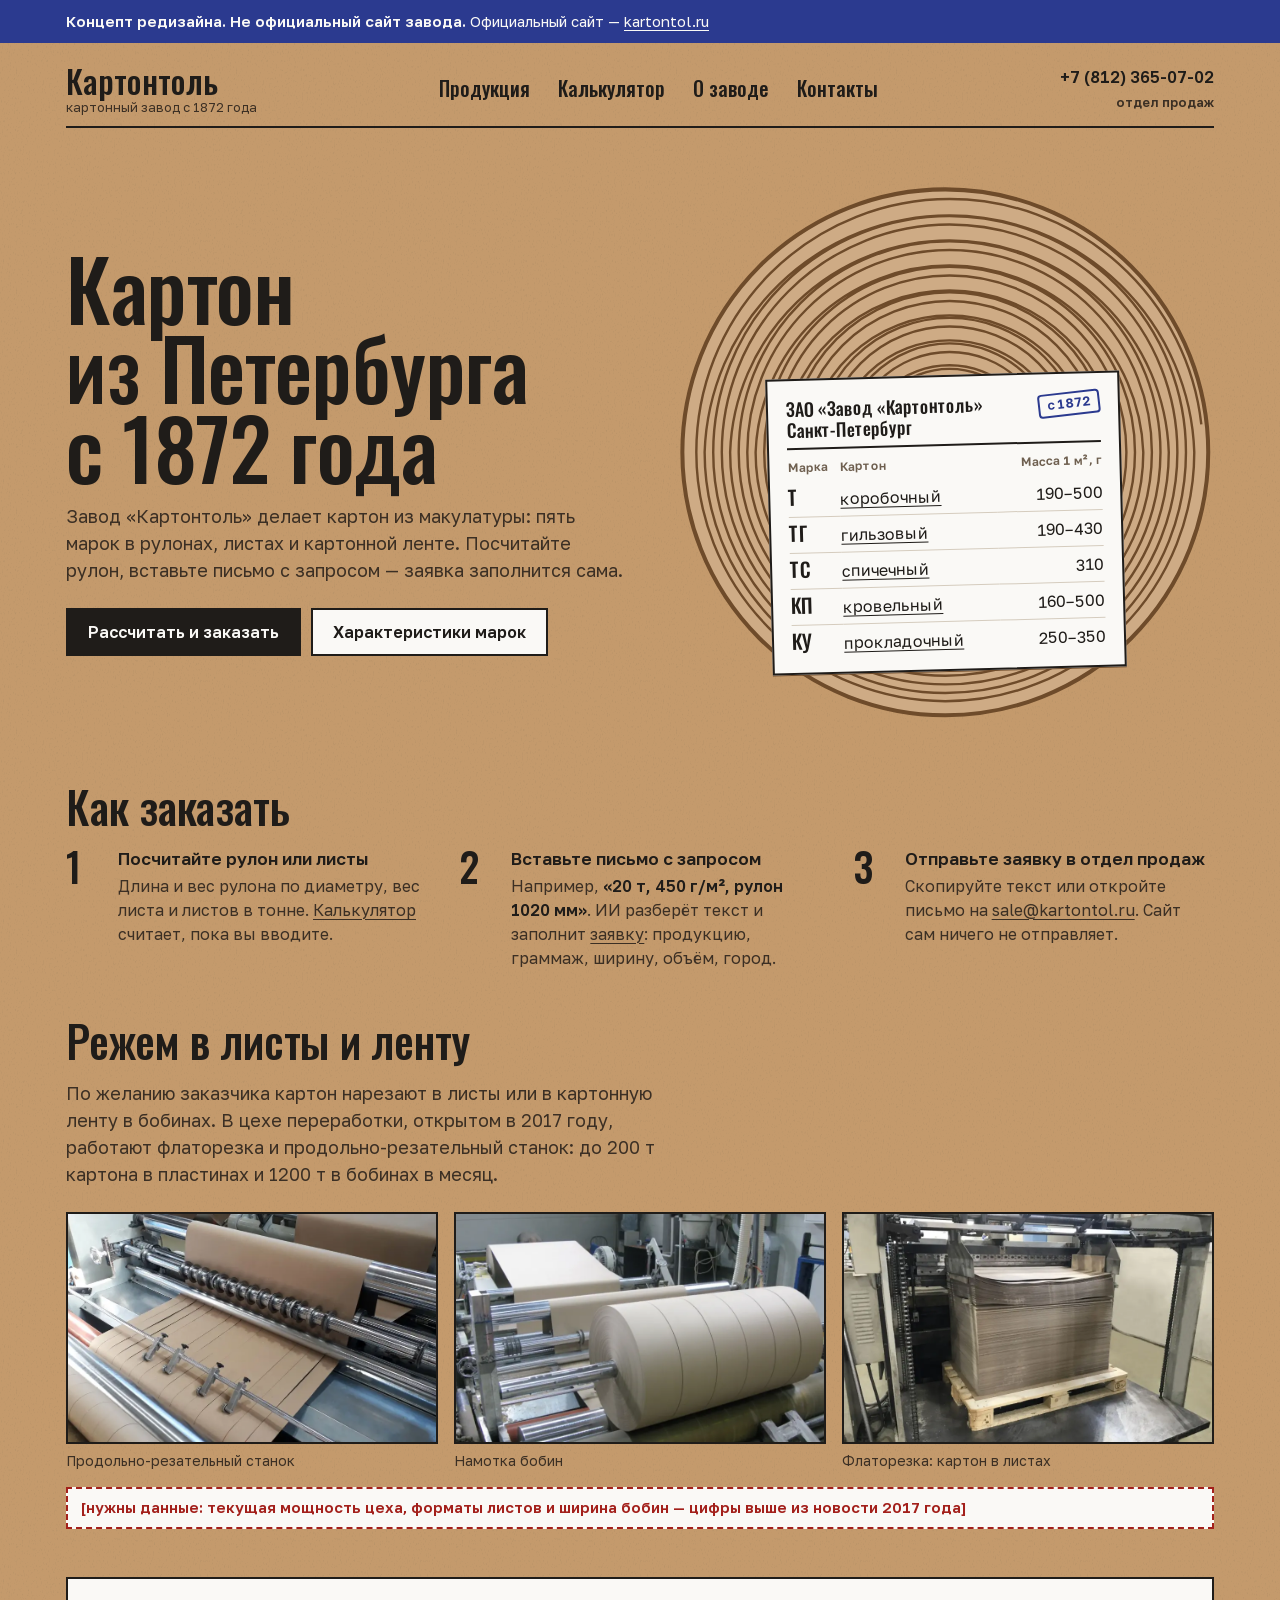
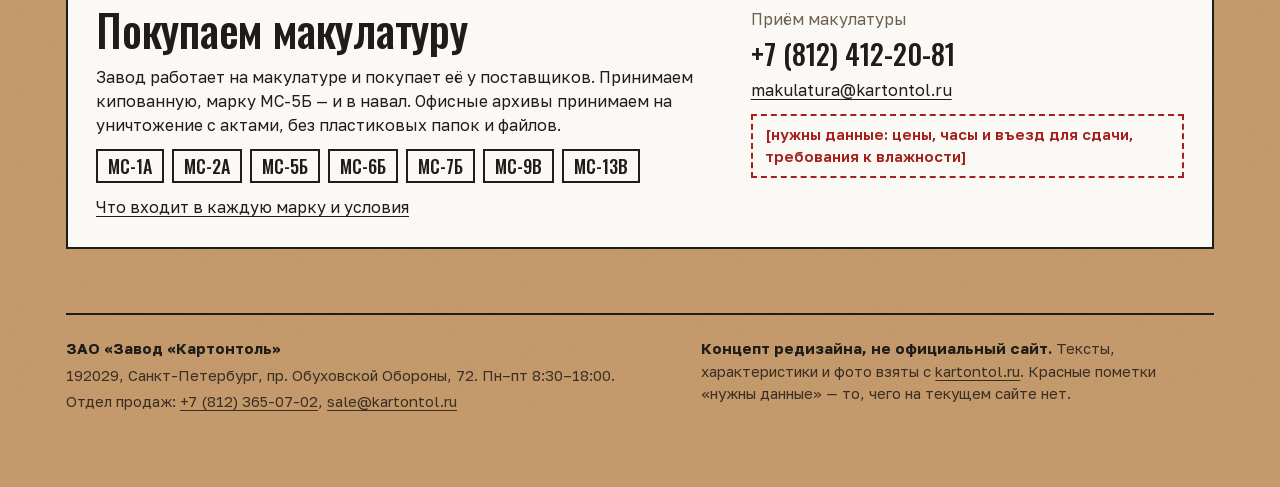
==== index.html @ 4a0731fb "Концепт редизайна сайта завода «Картонтоль» Пять страниц на чистых HTML и CSS, калькулятор с ИИ-разб" ====
<!doctype html>
<html lang="ru">
<head>
<meta charset="utf-8">
<meta name="viewport" content="width=device-width, initial-scale=1, viewport-fit=cover">
<title>Картонтоль — картон из Петербурга с 1872 года (концепт)</title>
<meta name="description" content="Концепт редизайна сайта завода «Картонтоль»: картон из макулатуры в рулонах, листах и ленте, калькулятор и заявка.">
<meta name="robots" content="noindex, nofollow">
<meta name="color-scheme" content="light dark">
<meta name="theme-color" content="#2B3A8F">
<link rel="icon" href="data:image/svg+xml,%3Csvg xmlns='http://www.w3.org/2000/svg' viewBox='-10 -10 20 20'%3E%3Ccircle r='10' fill='%23C49A6C'/%3E%3Ccircle r='9' fill='none' stroke='%236E4B2A' stroke-dasharray='1 1.2'/%3E%3Ccircle r='3' fill='%236E4B2A'/%3E%3C/svg%3E">
<link rel="stylesheet" href="assets/site.css">
</head>
<body>
<a class="skip" href="#main">Перейти к содержанию</a>
<div class="concept"><p class="wrap"><b>Концепт редизайна. Не официальный сайт завода.</b> Официальный сайт — <a href="https://kartontol.ru/">kartontol.ru</a></p></div>
<header class="site wrap">
  <a class="brand" href="index.html"><b>Картонтоль</b><small>картонный завод с 1872 года</small></a>
  <a class="tel" href="tel:+78123650702">+7 (812) 365-07-02<small>отдел продаж</small></a>
  <nav class="nav" aria-label="Разделы сайта">
    <a href="products.html">Продукция</a>
    <a href="calculator/index.html">Калькулятор</a>
    <a href="about.html">О заводе</a>
    <a href="contacts.html">Контакты</a>
  </nav>
</header>

<main id="main" class="wrap">
  <section class="hero" aria-labelledby="h1">
    <div>
      <h1 id="h1">Картон из&nbsp;Петербурга с&nbsp;1872&nbsp;года</h1>
      <p class="lead">Завод «Картонтоль» делает картон из макулатуры: пять марок в рулонах, листах и картонной ленте. Посчитайте рулон, вставьте письмо с запросом — заявка заполнится сама.</p>
      <div class="btns">
        <a class="btn main" href="calculator/index.html">Рассчитать и заказать</a>
        <a class="btn" href="products.html">Характеристики марок</a>
      </div>
    </div>

    <div class="roll">
      <svg viewBox="-100 -100 200 200" aria-hidden="true">
        <circle class="roll-face" r="98"/>
        <path class="roll-wind" pathLength="1" d="M20 0A20 20 0 0 1 -20 0A21.6 21.6 0 0 1 23.2 0A23.2 23.2 0 0 1 -23.2 0A24.8 24.8 0 0 1 26.3 0A26.3 26.3 0 0 1 -26.3 0A27.9 27.9 0 0 1 29.5 0A29.5 29.5 0 0 1 -29.5 0A31.1 31.1 0 0 1 32.7 0A32.7 32.7 0 0 1 -32.7 0A34.3 34.3 0 0 1 35.8 0A35.8 35.8 0 0 1 -35.8 0A37.4 37.4 0 0 1 39 0A39 39 0 0 1 -39 0A40.6 40.6 0 0 1 42.2 0A42.2 42.2 0 0 1 -42.2 0A43.8 43.8 0 0 1 45.3 0A45.3 45.3 0 0 1 -45.3 0A46.9 46.9 0 0 1 48.5 0A48.5 48.5 0 0 1 -48.5 0A50.1 50.1 0 0 1 51.7 0A51.7 51.7 0 0 1 -51.7 0A53.3 53.3 0 0 1 54.8 0A54.8 54.8 0 0 1 -54.8 0A56.4 56.4 0 0 1 58 0A58 58 0 0 1 -58 0A59.6 59.6 0 0 1 61.2 0A61.2 61.2 0 0 1 -61.2 0A62.8 62.8 0 0 1 64.3 0A64.3 64.3 0 0 1 -64.3 0A65.9 65.9 0 0 1 67.5 0A67.5 67.5 0 0 1 -67.5 0A69.1 69.1 0 0 1 70.7 0A70.7 70.7 0 0 1 -70.7 0A72.3 72.3 0 0 1 73.8 0A73.8 73.8 0 0 1 -73.8 0A75.4 75.4 0 0 1 77 0A77 77 0 0 1 -77 0A78.6 78.6 0 0 1 80.2 0A80.2 80.2 0 0 1 -80.2 0A81.8 81.8 0 0 1 83.3 0A83.3 83.3 0 0 1 -83.3 0A84.9 84.9 0 0 1 86.5 0A86.5 86.5 0 0 1 -86.5 0A88.1 88.1 0 0 1 89.7 0A89.7 89.7 0 0 1 -89.7 0A91.3 91.3 0 0 1 92.8 0A92.8 92.8 0 0 1 -92.8 0A94.4 94.4 0 0 1 96 0"/>
        <circle class="roll-core" r="18"/>
        <circle class="roll-hole" r="13"/>
      </svg>
      <div class="label">
        <div class="label-head"><b>ЗАО «Завод «Картонтоль»<br>Санкт-Петербург</b><span class="stamp">с 1872</span></div>
        <table>
          <thead><tr><th scope="col">Марка</th><th scope="col">Картон</th><th scope="col">Масса 1 м², г</th></tr></thead>
          <tbody>
            <tr><th scope="row">Т</th><td><a href="products.html#t">коробочный</a></td><td>190–500</td></tr>
            <tr><th scope="row">ТГ</th><td><a href="products.html#tg">гильзовый</a></td><td>190–430</td></tr>
            <tr><th scope="row">ТС</th><td><a href="products.html#ts">спичечный</a></td><td>310</td></tr>
            <tr><th scope="row">КП</th><td><a href="products.html#kp">кровельный</a></td><td>160–500</td></tr>
            <tr><th scope="row">КУ</th><td><a href="products.html#ku">прокладочный</a></td><td>250–350</td></tr>
          </tbody>
        </table>
      </div>
    </div>
  </section>

  <section class="section" aria-labelledby="h-order">
    <h2 id="h-order">Как заказать</h2>
    <ol class="steps">
      <li><b>Посчитайте рулон или листы</b><p>Длина и вес рулона по диаметру, вес листа и листов в тонне. <a href="calculator/index.html">Калькулятор</a> считает, пока вы вводите.</p></li>
      <li><b>Вставьте письмо с запросом</b><p>Например, <q>20 т, 450 г/м², рулон 1020 мм</q>. ИИ разберёт текст и заполнит <a href="calculator/index.html#order">заявку</a>: продукцию, граммаж, ширину, объём, город.</p></li>
      <li><b>Отправьте заявку в отдел продаж</b><p>Скопируйте текст или откройте письмо на <a href="mailto:sale@kartontol.ru">sale@kartontol.ru</a>. Сайт сам ничего не отправляет.</p></li>
    </ol>
  </section>

  <section class="section" aria-labelledby="h-shop">
    <h2 id="h-shop">Режем в листы и ленту</h2>
    <p class="lead">По желанию заказчика картон нарезают в листы или в картонную ленту в бобинах. В цехе переработки, открытом в 2017 году, работают флаторезка и продольно-резательный станок: до 200 т картона в пластинах и 1200 т в бобинах в месяц.</p>
    <div class="photos">
      <figure><img src="assets/img/slitter.webp" width="960" height="541" loading="lazy" decoding="async" alt="Продольно-резательный станок режет полотно картона на ленты"><figcaption>Продольно-резательный станок</figcaption></figure>
      <figure><img src="assets/img/winding.webp" width="960" height="540" loading="lazy" decoding="async" alt="Намотка нарезанного картона в бобины"><figcaption>Намотка бобин</figcaption></figure>
      <figure><img src="assets/img/sheets.webp" width="960" height="720" loading="lazy" decoding="async" alt="Стопа нарезанного листового картона на поддоне у флаторезки"><figcaption>Флаторезка: картон в листах</figcaption></figure>
    </div>
    <p class="need" style="margin-top:16px">[нужны данные: текущая мощность цеха, форматы листов и ширина бобин — цифры выше из новости 2017 года]</p>
  </section>

  <section class="section" aria-labelledby="h-waste">
    <div class="paper cols wide-left">
      <div>
        <h2 id="h-waste">Покупаем макулатуру</h2>
        <p style="margin-top:12px">Завод работает на макулатуре и покупает её у поставщиков. Принимаем кипованную, марку МС-5Б — и в навал. Офисные архивы принимаем на уничтожение с актами, без пластиковых папок и файлов.</p>
        <ul class="marks" aria-label="Марки макулатуры">
          <li>МС-1А</li><li>МС-2А</li><li>МС-5Б</li><li>МС-6Б</li><li>МС-7Б</li><li>МС-9В</li><li>МС-13В</li>
        </ul>
        <p><a href="about.html#suppliers">Что входит в каждую марку и условия</a></p>
      </div>
      <div class="dept">
        <p class="muted">Приём макулатуры</p>
        <p><a href="tel:+78124122081">+7 (812) 412-20-81</a></p>
        <p><a href="mailto:makulatura@kartontol.ru">makulatura@kartontol.ru</a></p>
        <p class="need" style="margin-top:12px">[нужны данные: цены, часы и въезд для сдачи, требования к влажности]</p>
      </div>
    </div>
  </section>
</main>

<footer class="foot wrap">
  <div>
    <p><b>ЗАО «Завод «Картонтоль»</b></p>
    <p>192029, Санкт-Петербург, пр. Обуховской Обороны, 72. Пн–пт 8:30–18:00.</p>
    <p>Отдел продаж: <a href="tel:+78123650702">+7 (812) 365-07-02</a>, <a href="mailto:sale@kartontol.ru">sale@kartontol.ru</a></p>
  </div>
  <p><b>Концепт редизайна, не официальный сайт.</b> Тексты, характеристики и фото взяты с <a href="https://kartontol.ru/">kartontol.ru</a>. Красные пометки «нужны данные» — то, чего на текущем сайте нет.</p>
</footer>
</body>
</html>
---- assets/site.css ----
/* Картонтоль: концепт редизайна. Крафт, бумага, краска, штемпельная синь. */
@font-face { font-family: "Golos Text"; font-weight: 400 900; font-display: swap; src: url(fonts/golos-cyr.woff2) format("woff2");
  unicode-range: U+0301, U+0400-045F, U+0490-0491, U+04B0-04B1, U+2116; }
@font-face { font-family: "Golos Text"; font-weight: 400 900; font-display: swap; src: url(fonts/golos-lat.woff2) format("woff2");
  unicode-range: U+0000-00FF, U+0131, U+0152-0153, U+02BB-02BC, U+02C6, U+02DA, U+02DC, U+0304, U+0308, U+0329, U+2000-206F, U+20AC, U+2122, U+2191, U+2193, U+2212, U+2215, U+FEFF, U+FFFD; }
@font-face { font-family: "Oswald"; font-weight: 500; font-display: optional; src: url(fonts/oswald-cyr.woff2) format("woff2");
  unicode-range: U+0301, U+0400-045F, U+0490-0491, U+04B0-04B1, U+2116; }
@font-face { font-family: "Oswald"; font-weight: 500; font-display: optional; src: url(fonts/oswald-lat.woff2) format("woff2");
  unicode-range: U+0000-00FF, U+0131, U+0152-0153, U+02BB-02BC, U+02C6, U+02DA, U+02DC, U+0304, U+0308, U+0329, U+2000-206F, U+20AC, U+2122, U+2191, U+2193, U+2212, U+2215, U+FEFF, U+FFFD; }

:root {
  color-scheme: light dark;
  --ground: #C49A6C;  /* крафт */
  --line: #6E4B2A;    /* тёмный крафт: намотка, кромки */
  --paper: #FAF9F6;   /* бумага ярлыка и полей */
  --ink: #1F1C19;     /* краска */
  --ink-2: #3B2F24;   /* второстепенный текст на крафте */
  --muted: #6E5F4F;   /* подсказки, только на бумаге */
  --rule: #D5CCBE;
  --stamp: #2B3A8F;   /* штемпельная синь: действие, выбор, штамп */
  --on-stamp: #FAF9F6;
  --alarm: #A3201B;
  --sans: "Golos Text", system-ui, -apple-system, "Segoe UI", Roboto, sans-serif;
  --cond: "Oswald", "Roboto Condensed", "Arial Narrow", sans-serif;
  --gut: max(16px, env(safe-area-inset-left));
}
@media (prefers-color-scheme: dark) {
  :root {
    --ground: #2A231C; --line: #C49A6C; --paper: #3A3028; --ink: #F1E9DC; --ink-2: #D6C9B5;
    --muted: #B3A493; --rule: #5A4C3E; --stamp: #9FAEFF; --on-stamp: #1F1A15; --alarm: #FF9E8F;
  }
  body { background-image: none !important; }
}
[hidden] { display: none !important; }
* { box-sizing: border-box; }
html { -webkit-text-size-adjust: 100%; }
body {
  margin: 0; font: 400 1rem/1.5 var(--sans); color: var(--ink);
  background: var(--ground) url("data:image/svg+xml,%3Csvg xmlns='http://www.w3.org/2000/svg' width='220' height='220'%3E%3Cfilter id='f'%3E%3CfeTurbulence type='fractalNoise' baseFrequency='.85 .35' numOctaves='2' stitchTiles='stitch'/%3E%3CfeColorMatrix values='0 0 0 0 .3 0 0 0 0 .2 0 0 0 0 .1 1.6 0 0 0 -.9'/%3E%3C/filter%3E%3Crect width='100%25' height='100%25' filter='url(%23f)' opacity='.45'/%3E%3C/svg%3E");
}
img { max-width: 100%; height: auto; display: block; }
a { color: inherit; text-decoration-thickness: 1px; text-underline-offset: .18em; }
a:hover { text-decoration-thickness: 2px; }
:focus-visible { outline: 3px solid var(--ink); outline-offset: 2px; }
.wrap { max-width: 1180px; margin: 0 auto; padding-inline: var(--gut); }
h1, h2, h3 { font-family: var(--cond); font-weight: 500; line-height: 1.05; margin: 0; letter-spacing: -.005em; }
h1 { font-size: clamp(2.75rem, 11vw, 5.25rem); line-height: .95; }
h2 { font-size: clamp(1.875rem, 6vw, 2.75rem); }
h3 { font-size: 1.5rem; }
p { margin: 0; }
.lead { font-size: 1.125rem; max-width: 34em; color: var(--ink-2); }
.skip { position: absolute; left: 8px; top: -60px; background: var(--paper); padding: 10px 14px; z-index: 10; }
.skip:focus { top: 8px; }

/* Плашка концепта */
.concept { background: var(--stamp); color: var(--on-stamp); font-size: .9375rem; padding-block: 10px; padding-top: max(10px, env(safe-area-inset-top)); }
.concept b { font-weight: 600; }

/* Шапка */
.site { display: grid; grid-template-columns: 1fr auto; gap: 8px 16px; align-items: center; padding-block: 16px 0; }
.brand { text-decoration: none; display: grid; line-height: 1; }
.brand b { font: 500 2rem/1 var(--cond); letter-spacing: .01em; }
.brand small, .tel small { font-size: .8125rem; color: var(--ink-2); margin-top: 4px; }
.tel { text-decoration: none; display: grid; justify-items: end; font-weight: 600; font-variant-numeric: tabular-nums; white-space: nowrap; }
.nav { grid-column: 1 / -1; display: grid; grid-template-columns: 1fr 1fr; gap: 0 16px; justify-items: start; border-bottom: 2px solid var(--ink); }
.nav a { font: 500 1.25rem/1 var(--cond); text-decoration: none; padding: 14px 0 9px; border-bottom: 5px solid transparent; margin-bottom: -2px; }
.nav a:hover { border-bottom-color: var(--line); }
.nav [aria-current="page"] { border-bottom-color: var(--ink); }

main { display: block; padding-bottom: 56px; }
.section { padding-block: 40px 8px; }
.section > h2 { margin-bottom: 16px; }
.section > .lead { margin-bottom: 24px; }

/* Кнопки и ссылки-действия */
.btns { display: flex; flex-wrap: wrap; gap: 10px; }
.btn {
  display: inline-flex; align-items: center; justify-content: center; min-height: 48px; padding: 0 20px;
  font: 600 1rem var(--sans); color: var(--ink); background: var(--paper); border: 2px solid var(--ink);
  border-radius: 0; text-decoration: none; cursor: pointer; text-align: center;
}
.btn.main { background: var(--ink); color: var(--paper); }
.btn:active { transform: translateY(1px); }
.btn:disabled { opacity: .6; cursor: progress; }

/* Бумага: лист с текстом поверх крафта */
.paper { background: var(--paper); border: 2px solid var(--ink); padding: 20px 16px; }
.paper .hint, .paper .muted { color: var(--muted); }

/* Заглушка: данных нет, спросить у завода */
.need { display: inline; color: var(--alarm); background: var(--paper); border: 2px dashed var(--alarm); padding: 0 6px; font-size: .9375rem; font-weight: 600; -webkit-box-decoration-break: clone; box-decoration-break: clone; line-height: 1.7; }
p.need, li.need { display: block; line-height: 1.45; padding: 8px 12px; }

/* Штамп */
.stamp {
  font: 600 .8125rem/1 var(--sans); color: var(--stamp); border: 2px solid var(--stamp); border-radius: 4px;
  padding: 3px 7px 4px; transform: rotate(-5deg); display: inline-block; white-space: nowrap;
}

/* Главная: рулон с ярлыком */
.hero { display: grid; gap: 28px; padding-block: 36px 16px; }
.hero .lead { margin-top: 16px; }
.hero .btns { margin-top: 24px; }
.roll { display: grid; justify-items: center; align-items: end; max-width: 560px; width: 100%; justify-self: center; }
.roll > * { grid-area: 1 / 1; }
.roll svg { width: 100%; height: auto; }
.roll-face { fill: color-mix(in srgb, var(--ground) 82%, var(--paper)); stroke: var(--line); stroke-width: 1.5; }
.roll-wind { fill: none; stroke: var(--line); stroke-width: .9; stroke-dasharray: 1; animation: wind 2.2s cubic-bezier(.3,.6,.3,1) .15s both; }
.roll-core { fill: var(--line); }
.roll-hole { fill: var(--paper); }
@keyframes wind { from { stroke-dashoffset: 1; } to { stroke-dashoffset: 0; } }
.label {
  background: var(--paper); border: 2px solid var(--ink); padding: 14px 14px 10px; width: min(100%, 360px);
  transform: rotate(-1.5deg); margin-bottom: 7%; width: min(88%, 360px); box-shadow: 0 1px 0 var(--line);
}
.label-head { display: flex; justify-content: space-between; align-items: start; gap: 12px; border-bottom: 2px solid var(--ink); padding-bottom: 8px; }
.label-head b { font: 500 1.125rem/1.15 var(--cond); }
.label table { width: 100%; border-collapse: collapse; margin-top: 4px; font-variant-numeric: tabular-nums; }
.label th, .label td { text-align: left; padding: 5px 0; border-bottom: 1px solid var(--rule); vertical-align: baseline; }
.label thead th { font-size: .75rem; font-weight: 600; color: var(--muted); }
.label tbody th { font: 500 1.25rem/1 var(--cond); width: 2.6em; }
.label td:last-child, .label th:last-child { text-align: right; white-space: nowrap; }
.label tr:last-child > * { border-bottom: 0; }

/* Шаги */
.steps { list-style: none; margin: 0; padding: 0; display: grid; gap: 14px; counter-reset: s; }
.steps li { counter-increment: s; display: grid; grid-template-columns: 2.5rem 1fr; gap: 2px 12px; align-content: start; }
.steps li::before { content: counter(s); grid-row: span 2; font: 500 2.5rem/1 var(--cond); color: var(--ink); }
.steps b { font-weight: 600; font-size: 1.0625rem; }
.steps p { color: var(--ink-2); }
.steps q { quotes: "«" "»"; font-weight: 600; color: var(--ink); }

/* Фото */
.photos { display: grid; gap: 16px; }
.photos figure, figure.ph { margin: 0; }
.photos img { aspect-ratio: 16 / 10; object-fit: cover; }
.photos img, figure.ph img { border: 2px solid var(--ink); background: var(--paper); width: 100%; }
figcaption { font-size: .875rem; color: var(--ink-2); margin-top: 6px; }

/* Два столбца и списки */
.cols { display: grid; gap: 24px; }
.facts { margin: 0; display: grid; gap: 0; }
.facts > div { display: grid; gap: 2px; padding-block: 10px; border-bottom: 1px solid var(--rule); }
.facts > div:first-child { padding-top: 0; }
.facts dt { font-size: .875rem; color: var(--muted); }
.facts dd { margin: 0; font-weight: 600; }
.list { margin: 0; padding-left: 1.2em; display: grid; gap: 6px; }
.marks { display: flex; flex-wrap: wrap; gap: 8px; list-style: none; padding: 0; margin: 12px 0; }
.marks li { font: 500 1.125rem/1 var(--cond); border: 2px solid var(--ink); padding: 6px 10px; }

/* Продукция */
.toc { display: flex; flex-wrap: wrap; gap: 8px; list-style: none; padding: 0; margin: 20px 0 0; }
.toc a { display: grid; grid-template-columns: auto auto; align-items: baseline; gap: 8px; min-height: 48px; padding: 10px 14px; border: 2px solid var(--ink); background: var(--paper); text-decoration: none; font-weight: 600; }
.toc a b { font: 500 1.375rem/1 var(--cond); }
.product { padding-top: 48px; scroll-margin-top: 8px; }
.product-head { display: grid; grid-template-columns: auto 1fr; gap: 4px 16px; align-items: center; margin-bottom: 16px; }
.mark { grid-row: span 2; font: 500 3.5rem/1 var(--cond); min-width: 1.6em; padding: 8px 10px 10px; text-align: center; border: 3px solid var(--ink); background: var(--paper); }
.product-head p { color: var(--ink-2); }
.specs-wrap { overflow-x: auto; }
.specs { width: 100%; border-collapse: collapse; font-variant-numeric: tabular-nums; }
.specs caption { text-align: left; font-weight: 600; padding-bottom: 8px; }
.specs th, .specs td { text-align: left; vertical-align: top; padding: 10px 0; border-bottom: 1px solid var(--rule); }
.specs thead th { font-size: .8125rem; color: var(--muted); font-weight: 600; border-bottom: 2px solid var(--ink); padding-top: 0; }
.specs tbody th { font-weight: 400; padding-right: 16px; }
.specs td { font-weight: 600; white-space: nowrap; }
.specs small { display: block; color: var(--muted); font-size: .8125rem; margin-top: 2px; font-weight: 400; }
.specs td small { white-space: normal; }
.product .btns { margin-top: 16px; }
.product .need { margin-top: 12px; }

/* История */
.timeline { list-style: none; margin: 0; padding: 0; border-left: 3px solid var(--ink); }
.timeline li { position: relative; padding: 0 0 22px 20px; display: grid; gap: 4px; max-width: 46em; }
.timeline li::before { content: ""; position: absolute; left: -9px; top: .45em; width: 15px; height: 15px; background: var(--ground); border: 3px solid var(--ink); border-radius: 50%; }
.timeline time { font: 500 1.75rem/1 var(--cond); }
.archive { display: grid; gap: 16px; grid-template-columns: 1fr 1fr; align-items: start; }
.archive figure:first-child { grid-column: 1 / -1; }

/* Контакты */
.depts { display: grid; gap: 16px; }
.dept h2 { font-size: 1.625rem; margin-bottom: 10px; }
.dept a[href^="tel"] { font: 500 1.75rem/1.2 var(--cond); text-decoration: none; font-variant-numeric: tabular-nums; }
.dept p + p { margin-top: 6px; }
.dept .row { display: flex; flex-wrap: wrap; gap: 8px 18px; }

/* Подвал */
.foot { background: linear-gradient(var(--ink), var(--ink)) var(--gut) 0 / calc(100% - 2 * var(--gut)) 2px no-repeat; padding-block: 24px max(32px, env(safe-area-inset-bottom)); font-size: .9375rem; color: var(--ink-2); display: grid; gap: 20px; }
.foot p + p { margin-top: 4px; }
.foot b { color: var(--ink); }

/* ---------- Калькулятор ---------- */
.calc-head { padding-top: 28px; }
.calc-head .lead { margin-top: 12px; }
.tabs { display: flex; gap: 4px 24px; margin-top: 20px; border-bottom: 2px solid var(--ink); }
.tabs button {
  font: 500 1.5rem/1 var(--cond); color: var(--ink-2); background: none; border: 0;
  padding: 12px 2px 10px; min-height: 48px; cursor: pointer; border-bottom: 5px solid transparent; margin-bottom: -2px;
}
.tabs [aria-selected="true"] { color: var(--ink); border-bottom-color: var(--ink); }
.panel { display: grid; gap: 24px; padding-block: 20px 32px; }
.panel > form, .fields { display: grid; gap: 18px; align-content: start; min-width: 0; }
.pair { display: grid; gap: 18px; grid-template-columns: repeat(auto-fit, minmax(210px, 1fr)); align-items: start; }
.tag {
  position: sticky; top: env(safe-area-inset-top); z-index: 2;
  background: var(--paper); border: 2px solid var(--ink); padding: 12px 14px;
  display: grid; grid-template-columns: 84px minmax(0, 1fr); gap: 2px 14px; align-items: center;
}
.tag > svg { width: 84px; height: 84px; grid-row: span 2; }
.tag dl { margin: 0; }
.tag dl > div { display: flex; align-items: baseline; justify-content: space-between; gap: 8px; border-bottom: 1px solid var(--rule); padding-block: 2px; }
.tag dt { font-weight: 600; font-size: .875rem; display: flex; align-items: center; gap: 8px; }
.tag dd { margin: 0; font: 500 1.5rem/1.15 var(--cond); font-variant-numeric: tabular-nums; white-space: nowrap; }
.tag .big dd { font-size: 2.25rem; }
.tag dd small { font: 600 .875rem var(--sans); }
.cap { margin: 4px 0 0; font-size: .875rem; color: var(--muted); }
.sheet { fill: var(--paper); stroke: var(--line); stroke-width: 1.5; }
.sheet.top { stroke: var(--ink); stroke-width: 2; }
.f { display: grid; gap: 6px; }
.f > label, legend { font-weight: 600; font-size: .9375rem; }
input:not([type="radio"]), select, textarea {
  font: 400 1.125rem/1.3 var(--sans); color: var(--ink); background: var(--paper);
  border: 0; border-bottom: 3px solid var(--line); border-radius: 0; padding: 10px 12px; min-height: 48px; width: 100%;
}
textarea { min-height: 96px; resize: vertical; }
select { appearance: none; padding-right: 36px;
  background-image: linear-gradient(45deg, transparent 50%, currentColor 50%), linear-gradient(-45deg, transparent 50%, currentColor 50%);
  background-position: calc(100% - 20px) 55%, calc(100% - 14px) 55%; background-size: 6px 6px; background-repeat: no-repeat; }
::placeholder { color: var(--muted); opacity: 1; }
input:focus, select:focus, textarea:focus { outline: 3px solid var(--ink); outline-offset: 0; }
[aria-invalid="true"] { border-bottom-color: var(--alarm) !important; }
.err, .note, output { margin: 0; background: var(--paper); padding: 6px 10px; font-size: .9375rem; border-left: 4px solid; }
.err { color: var(--alarm); }
.note { border-color: var(--stamp); }
output { display: block; border-color: var(--line); }
.hint { margin: 0; font-size: .875rem; color: var(--ink-2); }
details summary { cursor: pointer; font-weight: 600; min-height: 32px; }
details[open] summary { margin-bottom: 12px; }
.seg { border: 0; padding: 0; margin: 0; min-width: 0; }
.seg legend { padding: 0; margin-bottom: 6px; }
.opts { display: flex; }
.opts label { position: relative; flex: 1; }
.opts input { position: absolute; inset: 0; opacity: 0; margin: 0; cursor: pointer; }
.opts span { display: grid; place-items: center; min-height: 48px; padding: 8px; border: 2px solid var(--ink); margin-left: -2px; font-weight: 600; text-align: center; background: var(--paper); }
.opts label:first-child span { margin-left: 0; }
.opts input:checked + span { background: var(--stamp); color: var(--on-stamp); border-color: var(--stamp); }
.opts input:focus-visible + span { outline: 3px solid var(--ink); outline-offset: 2px; position: relative; z-index: 1; }
.panel .btns .btn { flex: 1 1 14em; }
.qty { grid-template-columns: minmax(0, 1fr) 9em; }
#o-status { min-height: 1.45em; margin: 0; font-weight: 600; }
.pull { display: grid; gap: 6px; justify-items: start; }
/* ИИ-разбор письма: главный приём заявки */
.ai { background: var(--paper); border: 2px solid var(--ink); padding: 14px; display: grid; gap: 10px; }
.ai label { font: 500 1.375rem/1.1 var(--cond); }
.ai textarea { border: 2px solid var(--line); border-bottom-width: 3px; min-height: 7.5em; }
.ai .btn { background: var(--stamp); color: var(--on-stamp); border-color: var(--stamp); justify-self: start; }
.ai .hint { color: var(--muted); }
.preview h2 { font-size: 1.5rem; margin: 0 0 10px; }
.preview pre { margin: 0; background: var(--paper); border: 2px solid var(--ink); padding: 14px; font: 400 .9375rem/1.5 var(--sans); white-space: pre-wrap; overflow-wrap: anywhere; }

@media (min-width: 720px) {
  .photos { grid-template-columns: repeat(3, 1fr); }
  .depts { grid-template-columns: repeat(2, 1fr); }
  .foot { grid-template-columns: 1.2fr 1fr; }
  .paper { padding: 28px; }
}
@media (min-width: 960px) {
  .site { grid-template-columns: auto 1fr auto; padding-block: 22px 14px; column-gap: 40px; }
  .nav { grid-column: auto; grid-row: 1; grid-column-start: 2; border: 0; justify-self: center; display: flex; gap: 0 28px; }
  .nav a { padding-block: 12px; }
  .site { background: linear-gradient(var(--ink), var(--ink)) var(--gut) 100% / calc(100% - 2 * var(--gut)) 2px no-repeat; }
  .hero { grid-template-columns: minmax(0, 1.05fr) minmax(0, 1fr); align-items: center; column-gap: 48px; padding-block: 56px 24px; }
  .label { width: 66%; padding: 18px 18px 12px; margin-bottom: 9%; }
  .cols { grid-template-columns: minmax(0, 1fr) minmax(0, 1fr); column-gap: 48px; }
  .cols.wide-left { grid-template-columns: minmax(0, 1.4fr) minmax(0, 1fr); }
  .steps { grid-template-columns: repeat(3, 1fr); column-gap: 32px; }
  .depts { grid-template-columns: repeat(3, 1fr); }
  .product { display: grid; grid-template-columns: 260px minmax(0, 1fr); column-gap: 48px; align-items: start; }
  .product-head { position: sticky; top: 16px; grid-template-columns: 1fr; gap: 10px; margin: 0; }
  .mark { grid-row: auto; justify-self: start; font-size: 4.5rem; }
  .calc-head { padding-top: 40px; }
  .panel { grid-template-columns: minmax(0, 1fr) 360px; column-gap: 56px; align-items: start; padding-block: 32px 48px; }
  .panel > form { grid-column: 1; grid-row: 1; }
  .panel > .tag, .panel > .preview { grid-column: 2; grid-row: 1; position: sticky; top: 24px; }
  .tag { grid-template-columns: 1fr; padding: 20px; }
  .tag > svg { width: 200px; height: 200px; grid-row: auto; justify-self: center; margin-bottom: 12px; }
  .tag .big dd { font-size: 3.5rem; }
  .tag dd { font-size: 2rem; }
}
@media (prefers-reduced-motion: reduce) { *, *::before, *::after { animation: none !important; transition: none !important; } }
@media print { .concept { border: 2px solid; } body { background: #fff; } }
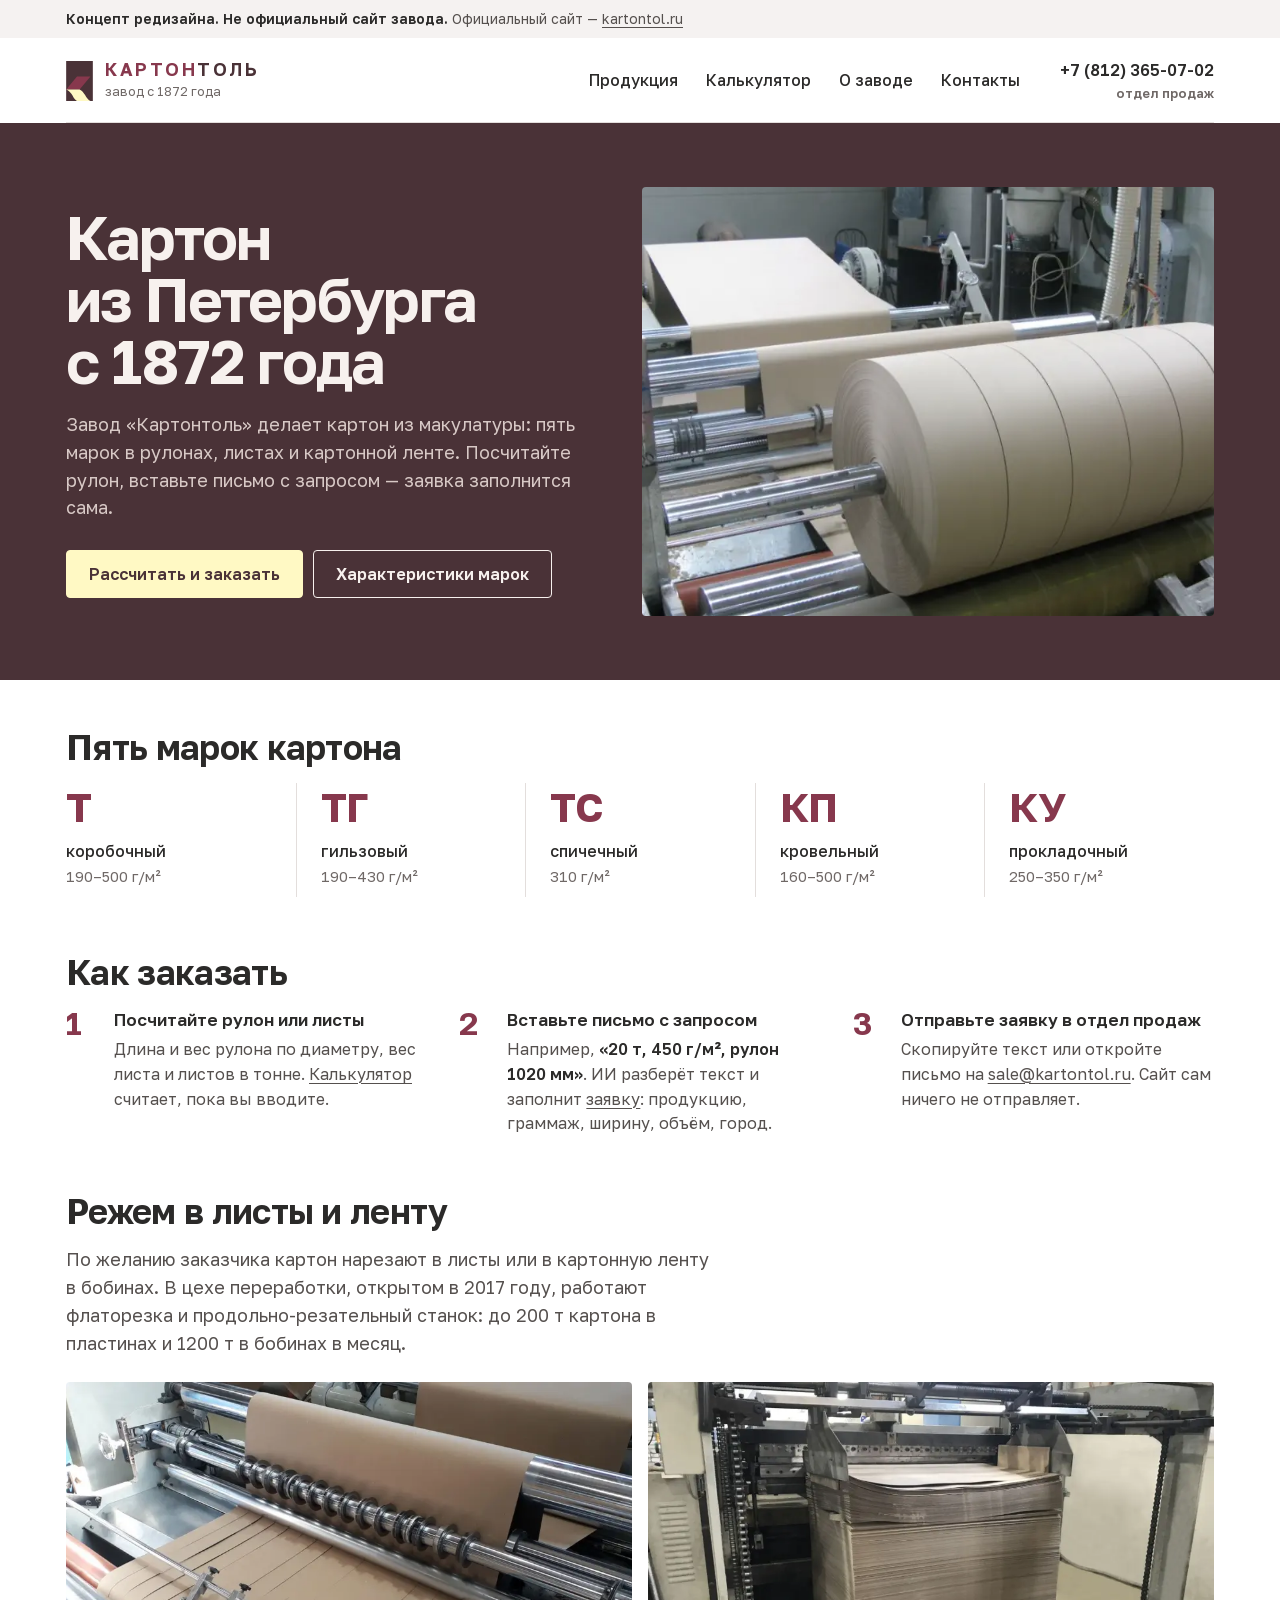
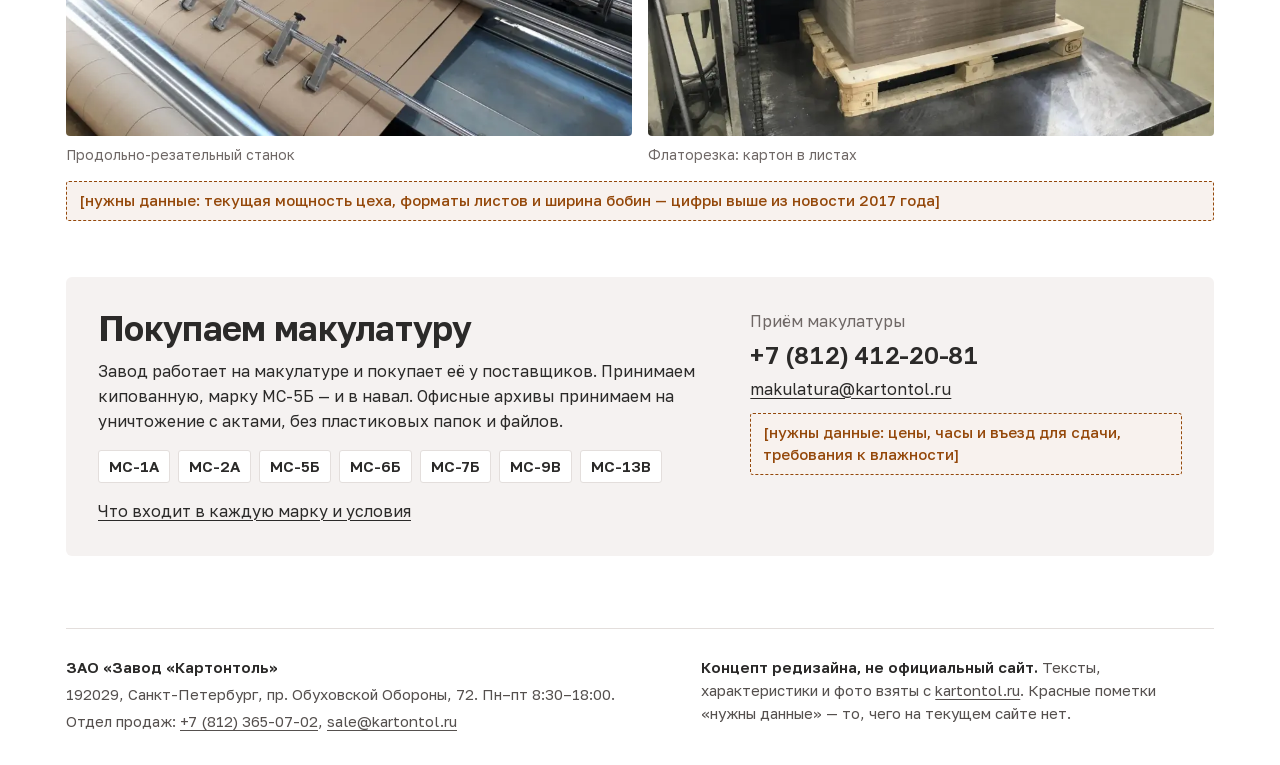
==== commit 1d0c8401: "Дизайн в фирменном стиле завода Цвета из логотипа «Картонтоля» (баклажан, вино, крем, графит), белый" ====
--- a/index.html
+++ b/index.html
@@ -7,15 +7,15 @@
 <meta name="description" content="Концепт редизайна сайта завода «Картонтоль»: картон из макулатуры в рулонах, листах и ленте, калькулятор и заявка.">
 <meta name="robots" content="noindex, nofollow">
 <meta name="color-scheme" content="light dark">
-<meta name="theme-color" content="#2B3A8F">
-<link rel="icon" href="data:image/svg+xml,%3Csvg xmlns='http://www.w3.org/2000/svg' viewBox='-10 -10 20 20'%3E%3Ccircle r='10' fill='%23C49A6C'/%3E%3Ccircle r='9' fill='none' stroke='%236E4B2A' stroke-dasharray='1 1.2'/%3E%3Ccircle r='3' fill='%236E4B2A'/%3E%3C/svg%3E">
+<meta name="theme-color" content="#4A3237">
+<link rel="icon" href="data:image/svg+xml,%3Csvg viewBox='0 0 38 57' xmlns='http://www.w3.org/2000/svg'%3E%3Cpath fill='%234A3237' d='M0 0h38v57H0z'/%3E%3Cpath fill='%2387384D' d='M19.2 40.5H0L15.4 22h19.2z'/%3E%3Cpath fill='%23FFF9C4' d='M34.5 57H15.4C11.4 55 9.7 49.7 7.4 46.6 5.5 44 3 42 0 40.5H19.1C26.1 43.2 28 53.7 34.5 56.9z'/%3E%3C/svg%3E">
 <link rel="stylesheet" href="assets/site.css">
 </head>
 <body>
 <a class="skip" href="#main">Перейти к содержанию</a>
 <div class="concept"><p class="wrap"><b>Концепт редизайна. Не официальный сайт завода.</b> Официальный сайт — <a href="https://kartontol.ru/">kartontol.ru</a></p></div>
 <header class="site wrap">
-  <a class="brand" href="index.html"><b>Картонтоль</b><small>картонный завод с 1872 года</small></a>
+  <a class="brand" href="index.html"><svg viewBox="0 0 38 57" aria-hidden="true"><path fill="#4A3237" d="M0 0h38v57H0z"/><path fill="#87384D" d="M19.2 40.5H0L15.4 22h19.2z"/><path fill="#FFF9C4" d="M34.5 57H15.4C11.4 55 9.7 49.7 7.4 46.6 5.5 44 3 42 0 40.5H19.1C26.1 43.2 28 53.7 34.5 56.9z"/></svg><b><span>Картон</span>толь</b><small>завод с 1872 года</small></a>
   <a class="tel" href="tel:+78123650702">+7 (812) 365-07-02<small>отдел продаж</small></a>
   <nav class="nav" aria-label="Разделы сайта">
     <a href="products.html">Продукция</a>
@@ -36,27 +36,18 @@
       </div>
     </div>
 
-    <div class="roll">
-      <svg viewBox="-100 -100 200 200" aria-hidden="true">
-        <circle class="roll-face" r="98"/>
-        <path class="roll-wind" pathLength="1" d="M20 0A20 20 0 0 1 -20 0A21.6 21.6 0 0 1 23.2 0A23.2 23.2 0 0 1 -23.2 0A24.8 24.8 0 0 1 26.3 0A26.3 26.3 0 0 1 -26.3 0A27.9 27.9 0 0 1 29.5 0A29.5 29.5 0 0 1 -29.5 0A31.1 31.1 0 0 1 32.7 0A32.7 32.7 0 0 1 -32.7 0A34.3 34.3 0 0 1 35.8 0A35.8 35.8 0 0 1 -35.8 0A37.4 37.4 0 0 1 39 0A39 39 0 0 1 -39 0A40.6 40.6 0 0 1 42.2 0A42.2 42.2 0 0 1 -42.2 0A43.8 43.8 0 0 1 45.3 0A45.3 45.3 0 0 1 -45.3 0A46.9 46.9 0 0 1 48.5 0A48.5 48.5 0 0 1 -48.5 0A50.1 50.1 0 0 1 51.7 0A51.7 51.7 0 0 1 -51.7 0A53.3 53.3 0 0 1 54.8 0A54.8 54.8 0 0 1 -54.8 0A56.4 56.4 0 0 1 58 0A58 58 0 0 1 -58 0A59.6 59.6 0 0 1 61.2 0A61.2 61.2 0 0 1 -61.2 0A62.8 62.8 0 0 1 64.3 0A64.3 64.3 0 0 1 -64.3 0A65.9 65.9 0 0 1 67.5 0A67.5 67.5 0 0 1 -67.5 0A69.1 69.1 0 0 1 70.7 0A70.7 70.7 0 0 1 -70.7 0A72.3 72.3 0 0 1 73.8 0A73.8 73.8 0 0 1 -73.8 0A75.4 75.4 0 0 1 77 0A77 77 0 0 1 -77 0A78.6 78.6 0 0 1 80.2 0A80.2 80.2 0 0 1 -80.2 0A81.8 81.8 0 0 1 83.3 0A83.3 83.3 0 0 1 -83.3 0A84.9 84.9 0 0 1 86.5 0A86.5 86.5 0 0 1 -86.5 0A88.1 88.1 0 0 1 89.7 0A89.7 89.7 0 0 1 -89.7 0A91.3 91.3 0 0 1 92.8 0A92.8 92.8 0 0 1 -92.8 0A94.4 94.4 0 0 1 96 0"/>
-        <circle class="roll-core" r="18"/>
-        <circle class="roll-hole" r="13"/>
-      </svg>
-      <div class="label">
-        <div class="label-head"><b>ЗАО «Завод «Картонтоль»<br>Санкт-Петербург</b><span class="stamp">с 1872</span></div>
-        <table>
-          <thead><tr><th scope="col">Марка</th><th scope="col">Картон</th><th scope="col">Масса 1 м², г</th></tr></thead>
-          <tbody>
-            <tr><th scope="row">Т</th><td><a href="products.html#t">коробочный</a></td><td>190–500</td></tr>
-            <tr><th scope="row">ТГ</th><td><a href="products.html#tg">гильзовый</a></td><td>190–430</td></tr>
-            <tr><th scope="row">ТС</th><td><a href="products.html#ts">спичечный</a></td><td>310</td></tr>
-            <tr><th scope="row">КП</th><td><a href="products.html#kp">кровельный</a></td><td>160–500</td></tr>
-            <tr><th scope="row">КУ</th><td><a href="products.html#ku">прокладочный</a></td><td>250–350</td></tr>
-          </tbody>
-        </table>
-      </div>
-    </div>
+    <figure class="hero-ph"><img src="assets/img/winding.webp" width="960" height="540" fetchpriority="high" alt="Нарезанный картон наматывается в бобины на продольно-резательном станке"></figure>
+  </section>
+
+  <section class="section" aria-labelledby="h-grades">
+    <h2 id="h-grades">Пять марок картона</h2>
+    <ul class="grades">
+      <li><a href="products.html#t"><b>Т</b><span>коробочный</span><small>190–500 г/м²</small></a></li>
+      <li><a href="products.html#tg"><b>ТГ</b><span>гильзовый</span><small>190–430 г/м²</small></a></li>
+      <li><a href="products.html#ts"><b>ТС</b><span>спичечный</span><small>310 г/м²</small></a></li>
+      <li><a href="products.html#kp"><b>КП</b><span>кровельный</span><small>160–500 г/м²</small></a></li>
+      <li><a href="products.html#ku"><b>КУ</b><span>прокладочный</span><small>250–350 г/м²</small></a></li>
+    </ul>
   </section>
 
   <section class="section" aria-labelledby="h-order">
@@ -73,7 +64,6 @@
     <p class="lead">По желанию заказчика картон нарезают в листы или в картонную ленту в бобинах. В цехе переработки, открытом в 2017 году, работают флаторезка и продольно-резательный станок: до 200 т картона в пластинах и 1200 т в бобинах в месяц.</p>
     <div class="photos">
       <figure><img src="assets/img/slitter.webp" width="960" height="541" loading="lazy" decoding="async" alt="Продольно-резательный станок режет полотно картона на ленты"><figcaption>Продольно-резательный станок</figcaption></figure>
-      <figure><img src="assets/img/winding.webp" width="960" height="540" loading="lazy" decoding="async" alt="Намотка нарезанного картона в бобины"><figcaption>Намотка бобин</figcaption></figure>
       <figure><img src="assets/img/sheets.webp" width="960" height="720" loading="lazy" decoding="async" alt="Стопа нарезанного листового картона на поддоне у флаторезки"><figcaption>Флаторезка: картон в листах</figcaption></figure>
     </div>
     <p class="need" style="margin-top:16px">[нужны данные: текущая мощность цеха, форматы листов и ширина бобин — цифры выше из новости 2017 года]</p>
--- a/assets/site.css
+++ b/assets/site.css
@@ -1,131 +1,126 @@
-/* Картонтоль: концепт редизайна. Крафт, бумага, краска, штемпельная синь. */
+/* Картонтоль: концепт редизайна. Цвета — из логотипа завода: баклажан, вино, крем, графит. */
 @font-face { font-family: "Golos Text"; font-weight: 400 900; font-display: swap; src: url(fonts/golos-cyr.woff2) format("woff2");
   unicode-range: U+0301, U+0400-045F, U+0490-0491, U+04B0-04B1, U+2116; }
 @font-face { font-family: "Golos Text"; font-weight: 400 900; font-display: swap; src: url(fonts/golos-lat.woff2) format("woff2");
   unicode-range: U+0000-00FF, U+0131, U+0152-0153, U+02BB-02BC, U+02C6, U+02DA, U+02DC, U+0304, U+0308, U+0329, U+2000-206F, U+20AC, U+2122, U+2191, U+2193, U+2212, U+2215, U+FEFF, U+FFFD; }
-@font-face { font-family: "Oswald"; font-weight: 500; font-display: optional; src: url(fonts/oswald-cyr.woff2) format("woff2");
-  unicode-range: U+0301, U+0400-045F, U+0490-0491, U+04B0-04B1, U+2116; }
-@font-face { font-family: "Oswald"; font-weight: 500; font-display: optional; src: url(fonts/oswald-lat.woff2) format("woff2");
-  unicode-range: U+0000-00FF, U+0131, U+0152-0153, U+02BB-02BC, U+02C6, U+02DA, U+02DC, U+0304, U+0308, U+0329, U+2000-206F, U+20AC, U+2122, U+2191, U+2193, U+2212, U+2215, U+FEFF, U+FFFD; }
 
 :root {
   color-scheme: light dark;
-  --ground: #C49A6C;  /* крафт */
-  --line: #6E4B2A;    /* тёмный крафт: намотка, кромки */
-  --paper: #FAF9F6;   /* бумага ярлыка и полей */
-  --ink: #1F1C19;     /* краска */
-  --ink-2: #3B2F24;   /* второстепенный текст на крафте */
-  --muted: #6E5F4F;   /* подсказки, только на бумаге */
-  --rule: #D5CCBE;
-  --stamp: #2B3A8F;   /* штемпельная синь: действие, выбор, штамп */
-  --on-stamp: #FAF9F6;
-  --alarm: #A3201B;
+  --ground: #FFFFFF;
+  --paper: #F5F2F1;   /* подложка блоков */
+  --ink: #2B2A29;     /* графит логотипа */
+  --ink-2: #55504E;   /* второстепенный текст */
+  --muted: #6F6866;   /* подсказки */
+  --rule: #E3DEDC;
+  --edge: #BDB4B1;    /* рамки полей ввода */
+  --line: #4A3237;    /* баклажан логотипа: знак, рулон на схемах */
+  --stamp: #87384D;   /* вино логотипа: действие, выбор */
+  --on-stamp: #FFFFFF;
+  --brand: #4A3237;   /* полоса первого экрана */
+  --on-brand: #F7F1EE;
+  --on-brand-2: #D8C9C6;
+  --cream: #FFF9C4;   /* крем логотипа: главная кнопка на баклажане */
+  --kraft: #D8C6A6;   /* торец рулона на схеме */
+  --need: #94480A;    /* пометки «нужны данные» */
+  --alarm: #B3261E;   /* ошибки ввода */
   --sans: "Golos Text", system-ui, -apple-system, "Segoe UI", Roboto, sans-serif;
-  --cond: "Oswald", "Roboto Condensed", "Arial Narrow", sans-serif;
   --gut: max(16px, env(safe-area-inset-left));
 }
 @media (prefers-color-scheme: dark) {
   :root {
-    --ground: #2A231C; --line: #C49A6C; --paper: #3A3028; --ink: #F1E9DC; --ink-2: #D6C9B5;
-    --muted: #B3A493; --rule: #5A4C3E; --stamp: #9FAEFF; --on-stamp: #1F1A15; --alarm: #FF9E8F;
+    --ground: #1C1718; --paper: #272022; --ink: #EFE9E7; --ink-2: #CFC5C2; --muted: #A99F9C; --rule: #3D3437; --edge: #5E5356;
+    --line: #C9A0AB; --stamp: #CF94A2; --on-stamp: #1C1718; --brand: #2E2427; --kraft: #5A4C3C; --need: #F2A65A; --alarm: #FF8A80;
   }
-  body { background-image: none !important; }
 }
 [hidden] { display: none !important; }
 * { box-sizing: border-box; }
 html { -webkit-text-size-adjust: 100%; }
-body {
-  margin: 0; font: 400 1rem/1.5 var(--sans); color: var(--ink);
-  background: var(--ground) url("data:image/svg+xml,%3Csvg xmlns='http://www.w3.org/2000/svg' width='220' height='220'%3E%3Cfilter id='f'%3E%3CfeTurbulence type='fractalNoise' baseFrequency='.85 .35' numOctaves='2' stitchTiles='stitch'/%3E%3CfeColorMatrix values='0 0 0 0 .3 0 0 0 0 .2 0 0 0 0 .1 1.6 0 0 0 -.9'/%3E%3C/filter%3E%3Crect width='100%25' height='100%25' filter='url(%23f)' opacity='.45'/%3E%3C/svg%3E");
-}
+body { margin: 0; font: 400 1rem/1.55 var(--sans); color: var(--ink); background: var(--ground); overflow-x: clip; }
 img { max-width: 100%; height: auto; display: block; }
-a { color: inherit; text-decoration-thickness: 1px; text-underline-offset: .18em; }
-a:hover { text-decoration-thickness: 2px; }
-:focus-visible { outline: 3px solid var(--ink); outline-offset: 2px; }
+a { color: inherit; text-decoration-thickness: 1px; text-underline-offset: .2em; }
+a:hover { color: var(--stamp); }
+:focus-visible { outline: 2px solid var(--stamp); outline-offset: 2px; }
 .wrap { max-width: 1180px; margin: 0 auto; padding-inline: var(--gut); }
-h1, h2, h3 { font-family: var(--cond); font-weight: 500; line-height: 1.05; margin: 0; letter-spacing: -.005em; }
-h1 { font-size: clamp(2.75rem, 11vw, 5.25rem); line-height: .95; }
-h2 { font-size: clamp(1.875rem, 6vw, 2.75rem); }
-h3 { font-size: 1.5rem; }
+h1, h2, h3 { font-weight: 650; line-height: 1.12; margin: 0; letter-spacing: -.02em; text-wrap: balance; }
+h1 { font-size: clamp(2.25rem, 7vw, 3.75rem); line-height: 1.04; letter-spacing: -.03em; }
+h2 { font-size: clamp(1.5rem, 4.4vw, 2.125rem); }
+h3 { font-size: 1.25rem; }
 p { margin: 0; }
-.lead { font-size: 1.125rem; max-width: 34em; color: var(--ink-2); }
-.skip { position: absolute; left: 8px; top: -60px; background: var(--paper); padding: 10px 14px; z-index: 10; }
+.lead { font-size: 1.125rem; max-width: 36em; color: var(--ink-2); }
+.skip { position: absolute; left: 8px; top: -60px; background: var(--ground); padding: 10px 14px; z-index: 10; }
 .skip:focus { top: 8px; }
 
 /* Плашка концепта */
-.concept { background: var(--stamp); color: var(--on-stamp); font-size: .9375rem; padding-block: 10px; padding-top: max(10px, env(safe-area-inset-top)); }
-.concept b { font-weight: 600; }
+.concept { background: var(--paper); color: var(--ink-2); font-size: .875rem; padding-block: 8px; padding-top: max(8px, env(safe-area-inset-top)); }
+.concept b { font-weight: 600; color: var(--ink); }
 
 /* Шапка */
-.site { display: grid; grid-template-columns: 1fr auto; gap: 8px 16px; align-items: center; padding-block: 16px 0; }
-.brand { text-decoration: none; display: grid; line-height: 1; }
-.brand b { font: 500 2rem/1 var(--cond); letter-spacing: .01em; }
-.brand small, .tel small { font-size: .8125rem; color: var(--ink-2); margin-top: 4px; }
+.site { display: grid; grid-template-columns: 1fr auto; gap: 8px 16px; align-items: center; padding-block: 14px 0; }
+.brand { text-decoration: none; display: grid; grid-template-columns: auto auto; gap: 1px 12px; align-items: center; justify-content: start; }
+.brand:hover { color: inherit; }
+.brand svg { width: 27px; height: 40px; grid-row: span 2; }
+.brand b { font-weight: 650; font-size: 1.125rem; line-height: 1.1; letter-spacing: .14em; text-transform: uppercase; color: var(--line); align-self: end; }
+.brand b span { color: var(--stamp); }
+.brand small, .tel small { font-size: .8125rem; color: var(--muted); align-self: start; }
 .tel { text-decoration: none; display: grid; justify-items: end; font-weight: 600; font-variant-numeric: tabular-nums; white-space: nowrap; }
-.nav { grid-column: 1 / -1; display: grid; grid-template-columns: 1fr 1fr; gap: 0 16px; justify-items: start; border-bottom: 2px solid var(--ink); }
-.nav a { font: 500 1.25rem/1 var(--cond); text-decoration: none; padding: 14px 0 9px; border-bottom: 5px solid transparent; margin-bottom: -2px; }
-.nav a:hover { border-bottom-color: var(--line); }
-.nav [aria-current="page"] { border-bottom-color: var(--ink); }
-
-main { display: block; padding-bottom: 56px; }
-.section { padding-block: 40px 8px; }
+.nav { grid-column: 1 / -1; display: grid; grid-template-columns: 1fr 1fr; gap: 0 16px; justify-items: start; border-bottom: 1px solid var(--rule); }
+.nav a { font-weight: 500; text-decoration: none; padding: 12px 0 10px; border-bottom: 2px solid transparent; margin-bottom: -1px; }
+.nav [aria-current="page"] { border-bottom-color: var(--stamp); }
+
+main { display: block; padding-bottom: 64px; }
+.section { padding-block: 48px 8px; }
 .section > h2 { margin-bottom: 16px; }
 .section > .lead { margin-bottom: 24px; }
 
-/* Кнопки и ссылки-действия */
+/* Кнопки */
 .btns { display: flex; flex-wrap: wrap; gap: 10px; }
 .btn {
-  display: inline-flex; align-items: center; justify-content: center; min-height: 48px; padding: 0 20px;
-  font: 600 1rem var(--sans); color: var(--ink); background: var(--paper); border: 2px solid var(--ink);
-  border-radius: 0; text-decoration: none; cursor: pointer; text-align: center;
-}
-.btn.main { background: var(--ink); color: var(--paper); }
+  display: inline-flex; align-items: center; justify-content: center; min-height: 48px; padding: 0 22px;
+  font: 600 1rem var(--sans); color: var(--ink); background: transparent; border: 1px solid currentColor;
+  border-radius: 4px; text-decoration: none; cursor: pointer; text-align: center;
+}
+.btn:hover { color: inherit; background: color-mix(in srgb, currentColor 8%, transparent); }
+.btn.main { background: var(--stamp); border-color: var(--stamp); color: var(--on-stamp); }
+.btn.main:hover { background: color-mix(in srgb, var(--stamp) 85%, #000); }
 .btn:active { transform: translateY(1px); }
 .btn:disabled { opacity: .6; cursor: progress; }
 
-/* Бумага: лист с текстом поверх крафта */
-.paper { background: var(--paper); border: 2px solid var(--ink); padding: 20px 16px; }
+/* Подложка: блок на фоне страницы */
+.paper { background: var(--paper); border-radius: 6px; padding: 24px 20px; }
 .paper .hint, .paper .muted { color: var(--muted); }
 
 /* Заглушка: данных нет, спросить у завода */
-.need { display: inline; color: var(--alarm); background: var(--paper); border: 2px dashed var(--alarm); padding: 0 6px; font-size: .9375rem; font-weight: 600; -webkit-box-decoration-break: clone; box-decoration-break: clone; line-height: 1.7; }
+.need { display: inline; color: var(--need); background: color-mix(in srgb, var(--need) 7%, var(--ground)); border: 1px dashed var(--need); border-radius: 3px; padding: 0 6px; font-size: .9375rem; font-weight: 500; -webkit-box-decoration-break: clone; box-decoration-break: clone; line-height: 1.7; }
 p.need, li.need { display: block; line-height: 1.45; padding: 8px 12px; }
 
-/* Штамп */
-.stamp {
-  font: 600 .8125rem/1 var(--sans); color: var(--stamp); border: 2px solid var(--stamp); border-radius: 4px;
-  padding: 3px 7px 4px; transform: rotate(-5deg); display: inline-block; white-space: nowrap;
-}
-
-/* Главная: рулон с ярлыком */
-.hero { display: grid; gap: 28px; padding-block: 36px 16px; }
-.hero .lead { margin-top: 16px; }
-.hero .btns { margin-top: 24px; }
-.roll { display: grid; justify-items: center; align-items: end; max-width: 560px; width: 100%; justify-self: center; }
-.roll > * { grid-area: 1 / 1; }
-.roll svg { width: 100%; height: auto; }
-.roll-face { fill: color-mix(in srgb, var(--ground) 82%, var(--paper)); stroke: var(--line); stroke-width: 1.5; }
-.roll-wind { fill: none; stroke: var(--line); stroke-width: .9; stroke-dasharray: 1; animation: wind 2.2s cubic-bezier(.3,.6,.3,1) .15s both; }
-.roll-core { fill: var(--line); }
-.roll-hole { fill: var(--paper); }
-@keyframes wind { from { stroke-dashoffset: 1; } to { stroke-dashoffset: 0; } }
-.label {
-  background: var(--paper); border: 2px solid var(--ink); padding: 14px 14px 10px; width: min(100%, 360px);
-  transform: rotate(-1.5deg); margin-bottom: 7%; width: min(88%, 360px); box-shadow: 0 1px 0 var(--line);
-}
-.label-head { display: flex; justify-content: space-between; align-items: start; gap: 12px; border-bottom: 2px solid var(--ink); padding-bottom: 8px; }
-.label-head b { font: 500 1.125rem/1.15 var(--cond); }
-.label table { width: 100%; border-collapse: collapse; margin-top: 4px; font-variant-numeric: tabular-nums; }
-.label th, .label td { text-align: left; padding: 5px 0; border-bottom: 1px solid var(--rule); vertical-align: baseline; }
-.label thead th { font-size: .75rem; font-weight: 600; color: var(--muted); }
-.label tbody th { font: 500 1.25rem/1 var(--cond); width: 2.6em; }
-.label td:last-child, .label th:last-child { text-align: right; white-space: nowrap; }
-.label tr:last-child > * { border-bottom: 0; }
+/* Пометка «оценка» в калькуляторе */
+.stamp { font: 600 .75rem/1 var(--sans); color: var(--stamp); border: 1px solid; border-radius: 3px; padding: 3px 6px; display: inline-block; white-space: nowrap; }
+
+/* Главная: первый экран на баклажане */
+.hero { display: grid; gap: 32px; padding-block: 40px; color: var(--on-brand); border-image: conic-gradient(var(--brand) 0 0) fill 0 / / 0 100vmax; }
+.hero .lead { margin-top: 18px; color: var(--on-brand-2); }
+.hero .btns { margin-top: 28px; }
+.hero .btn { color: var(--on-brand); }
+.hero .btn.main { background: var(--cream); border-color: var(--cream); color: #4A3237; }
+.hero .btn.main:hover { background: #FFF3A0; }
+.hero :focus-visible { outline-color: var(--cream); }
+.hero a:not(.btn):hover { color: var(--cream); }
+.hero-ph { margin: 0; }
+.hero-ph img { width: 100%; aspect-ratio: 4 / 3; object-fit: cover; border-radius: 4px; }
+
+/* Марки картона */
+.grades { list-style: none; margin: 0; padding: 0; display: grid; border-top: 1px solid var(--rule); }
+.grades a { display: grid; grid-template-columns: 3rem 1fr auto; align-items: baseline; gap: 12px; padding: 14px 0; border-bottom: 1px solid var(--rule); text-decoration: none; }
+.grades b { font-size: 1.5rem; font-weight: 650; letter-spacing: -.02em; color: var(--stamp); }
+.grades span { font-weight: 500; }
+.grades a:hover { color: inherit; }
+.grades a:hover span { text-decoration: underline; }
+.grades small { color: var(--muted); font-size: .9375rem; font-variant-numeric: tabular-nums; white-space: nowrap; }
 
 /* Шаги */
-.steps { list-style: none; margin: 0; padding: 0; display: grid; gap: 14px; counter-reset: s; }
-.steps li { counter-increment: s; display: grid; grid-template-columns: 2.5rem 1fr; gap: 2px 12px; align-content: start; }
-.steps li::before { content: counter(s); grid-row: span 2; font: 500 2.5rem/1 var(--cond); color: var(--ink); }
+.steps { list-style: none; margin: 0; padding: 0; display: grid; gap: 20px; counter-reset: s; }
+.steps li { counter-increment: s; display: grid; grid-template-columns: 2.25rem 1fr; gap: 4px 12px; align-content: start; }
+.steps li::before { content: counter(s); grid-row: span 2; font: 650 2rem/1 var(--sans); color: var(--stamp); }
 .steps b { font-weight: 600; font-size: 1.0625rem; }
 .steps p { color: var(--ink-2); }
 .steps q { quotes: "«" "»"; font-weight: 600; color: var(--ink); }
@@ -134,8 +129,8 @@
 .photos { display: grid; gap: 16px; }
 .photos figure, figure.ph { margin: 0; }
 .photos img { aspect-ratio: 16 / 10; object-fit: cover; }
-.photos img, figure.ph img { border: 2px solid var(--ink); background: var(--paper); width: 100%; }
-figcaption { font-size: .875rem; color: var(--ink-2); margin-top: 6px; }
+.photos img, figure.ph img { border-radius: 4px; background: var(--paper); width: 100%; }
+figcaption { font-size: .875rem; color: var(--muted); margin-top: 8px; }
 
 /* Два столбца и списки */
 .cols { display: grid; gap: 24px; }
@@ -145,22 +140,23 @@
 .facts dt { font-size: .875rem; color: var(--muted); }
 .facts dd { margin: 0; font-weight: 600; }
 .list { margin: 0; padding-left: 1.2em; display: grid; gap: 6px; }
-.marks { display: flex; flex-wrap: wrap; gap: 8px; list-style: none; padding: 0; margin: 12px 0; }
-.marks li { font: 500 1.125rem/1 var(--cond); border: 2px solid var(--ink); padding: 6px 10px; }
+.marks { display: flex; flex-wrap: wrap; gap: 8px; list-style: none; padding: 0; margin: 16px 0; }
+.marks li { font-weight: 600; font-size: .9375rem; background: var(--ground); border: 1px solid var(--rule); border-radius: 3px; padding: 4px 10px; }
 
 /* Продукция */
-.toc { display: flex; flex-wrap: wrap; gap: 8px; list-style: none; padding: 0; margin: 20px 0 0; }
-.toc a { display: grid; grid-template-columns: auto auto; align-items: baseline; gap: 8px; min-height: 48px; padding: 10px 14px; border: 2px solid var(--ink); background: var(--paper); text-decoration: none; font-weight: 600; }
-.toc a b { font: 500 1.375rem/1 var(--cond); }
-.product { padding-top: 48px; scroll-margin-top: 8px; }
+.toc { display: flex; flex-wrap: wrap; gap: 8px; list-style: none; padding: 0; margin: 24px 0 0; }
+.toc a { display: grid; grid-template-columns: auto auto; align-items: baseline; gap: 8px; min-height: 48px; padding: 10px 14px; border: 1px solid var(--rule); border-radius: 4px; text-decoration: none; font-weight: 500; }
+.toc a:hover { color: inherit; border-color: var(--ink); }
+.toc a b { font-size: 1.25rem; font-weight: 650; color: var(--stamp); }
+.product { padding-top: 56px; scroll-margin-top: 8px; }
 .product-head { display: grid; grid-template-columns: auto 1fr; gap: 4px 16px; align-items: center; margin-bottom: 16px; }
-.mark { grid-row: span 2; font: 500 3.5rem/1 var(--cond); min-width: 1.6em; padding: 8px 10px 10px; text-align: center; border: 3px solid var(--ink); background: var(--paper); }
+.mark { grid-row: span 2; font: 650 2.75rem/1 var(--sans); letter-spacing: -.03em; color: var(--stamp); min-width: 1.7em; padding: 12px 12px 14px; text-align: center; background: var(--paper); border-radius: 4px; }
 .product-head p { color: var(--ink-2); }
 .specs-wrap { overflow-x: auto; }
 .specs { width: 100%; border-collapse: collapse; font-variant-numeric: tabular-nums; }
 .specs caption { text-align: left; font-weight: 600; padding-bottom: 8px; }
 .specs th, .specs td { text-align: left; vertical-align: top; padding: 10px 0; border-bottom: 1px solid var(--rule); }
-.specs thead th { font-size: .8125rem; color: var(--muted); font-weight: 600; border-bottom: 2px solid var(--ink); padding-top: 0; }
+.specs thead th { font-size: .8125rem; color: var(--muted); font-weight: 500; border-bottom: 1px solid var(--ink); padding-top: 0; }
 .specs tbody th { font-weight: 400; padding-right: 16px; }
 .specs td { font-weight: 600; white-space: nowrap; }
 .specs small { display: block; color: var(--muted); font-size: .8125rem; margin-top: 2px; font-weight: 400; }
@@ -169,69 +165,74 @@
 .product .need { margin-top: 12px; }
 
 /* История */
-.timeline { list-style: none; margin: 0; padding: 0; border-left: 3px solid var(--ink); }
-.timeline li { position: relative; padding: 0 0 22px 20px; display: grid; gap: 4px; max-width: 46em; }
-.timeline li::before { content: ""; position: absolute; left: -9px; top: .45em; width: 15px; height: 15px; background: var(--ground); border: 3px solid var(--ink); border-radius: 50%; }
-.timeline time { font: 500 1.75rem/1 var(--cond); }
+.timeline { list-style: none; margin: 0; padding: 0; border-left: 2px solid var(--rule); }
+.timeline li { position: relative; padding: 0 0 24px 22px; display: grid; gap: 4px; max-width: 46em; }
+.timeline li::before { content: ""; position: absolute; left: -7px; top: .4em; width: 12px; height: 12px; background: var(--ground); border: 2px solid var(--stamp); border-radius: 50%; }
+.timeline time { font: 650 1.5rem/1 var(--sans); letter-spacing: -.02em; color: var(--stamp); }
 .archive { display: grid; gap: 16px; grid-template-columns: 1fr 1fr; align-items: start; }
 .archive figure:first-child { grid-column: 1 / -1; }
 
 /* Контакты */
 .depts { display: grid; gap: 16px; }
-.dept h2 { font-size: 1.625rem; margin-bottom: 10px; }
-.dept a[href^="tel"] { font: 500 1.75rem/1.2 var(--cond); text-decoration: none; font-variant-numeric: tabular-nums; }
+.dept h2 { font-size: 1.375rem; margin-bottom: 10px; }
+.dept a[href^="tel"] { font: 600 1.5rem/1.25 var(--sans); letter-spacing: -.01em; text-decoration: none; font-variant-numeric: tabular-nums; }
 .dept p + p { margin-top: 6px; }
 .dept .row { display: flex; flex-wrap: wrap; gap: 8px 18px; }
 
 /* Подвал */
-.foot { background: linear-gradient(var(--ink), var(--ink)) var(--gut) 0 / calc(100% - 2 * var(--gut)) 2px no-repeat; padding-block: 24px max(32px, env(safe-area-inset-bottom)); font-size: .9375rem; color: var(--ink-2); display: grid; gap: 20px; }
+.foot { background: linear-gradient(var(--rule), var(--rule)) var(--gut) 0 / calc(100% - 2 * var(--gut)) 1px no-repeat; padding-block: 28px max(32px, env(safe-area-inset-bottom)); font-size: .9375rem; color: var(--ink-2); display: grid; gap: 20px; }
 .foot p + p { margin-top: 4px; }
-.foot b { color: var(--ink); }
+.foot b { color: var(--ink); font-weight: 600; }
 
 /* ---------- Калькулятор ---------- */
-.calc-head { padding-top: 28px; }
+.calc-head { padding-top: 32px; }
 .calc-head .lead { margin-top: 12px; }
-.tabs { display: flex; gap: 4px 24px; margin-top: 20px; border-bottom: 2px solid var(--ink); }
+.tabs { display: flex; gap: 4px 28px; margin-top: 24px; border-bottom: 1px solid var(--rule); }
 .tabs button {
-  font: 500 1.5rem/1 var(--cond); color: var(--ink-2); background: none; border: 0;
-  padding: 12px 2px 10px; min-height: 48px; cursor: pointer; border-bottom: 5px solid transparent; margin-bottom: -2px;
-}
-.tabs [aria-selected="true"] { color: var(--ink); border-bottom-color: var(--ink); }
-.panel { display: grid; gap: 24px; padding-block: 20px 32px; }
+  font: 600 1.125rem/1 var(--sans); color: var(--muted); background: none; border: 0;
+  padding: 14px 2px 12px; min-height: 48px; cursor: pointer; border-bottom: 2px solid transparent; margin-bottom: -1px;
+}
+.tabs [aria-selected="true"] { color: var(--ink); border-bottom-color: var(--stamp); }
+.panel { display: grid; gap: 24px; padding-block: 24px 32px; }
 .panel > form, .fields { display: grid; gap: 18px; align-content: start; min-width: 0; }
 .pair { display: grid; gap: 18px; grid-template-columns: repeat(auto-fit, minmax(210px, 1fr)); align-items: start; }
 .tag {
   position: sticky; top: env(safe-area-inset-top); z-index: 2;
-  background: var(--paper); border: 2px solid var(--ink); padding: 12px 14px;
+  background: var(--paper); border: 1px solid var(--rule); border-radius: 6px; padding: 12px 14px;
   display: grid; grid-template-columns: 84px minmax(0, 1fr); gap: 2px 14px; align-items: center;
 }
 .tag > svg { width: 84px; height: 84px; grid-row: span 2; }
 .tag dl { margin: 0; }
 .tag dl > div { display: flex; align-items: baseline; justify-content: space-between; gap: 8px; border-bottom: 1px solid var(--rule); padding-block: 2px; }
-.tag dt { font-weight: 600; font-size: .875rem; display: flex; align-items: center; gap: 8px; }
-.tag dd { margin: 0; font: 500 1.5rem/1.15 var(--cond); font-variant-numeric: tabular-nums; white-space: nowrap; }
-.tag .big dd { font-size: 2.25rem; }
-.tag dd small { font: 600 .875rem var(--sans); }
+.tag dt { font-weight: 500; font-size: .875rem; color: var(--ink-2); display: flex; align-items: center; gap: 8px; }
+.tag dd { margin: 0; font: 650 1.375rem/1.2 var(--sans); letter-spacing: -.02em; font-variant-numeric: tabular-nums; white-space: nowrap; }
+.tag .big dd { font-size: 2rem; }
+.tag dd small { font: 500 .875rem var(--sans); letter-spacing: 0; color: var(--ink-2); }
 .cap { margin: 4px 0 0; font-size: .875rem; color: var(--muted); }
-.sheet { fill: var(--paper); stroke: var(--line); stroke-width: 1.5; }
-.sheet.top { stroke: var(--ink); stroke-width: 2; }
+.roll-face { fill: var(--kraft); stroke: var(--line); stroke-width: 1; }
+.roll-wind { fill: none; stroke: color-mix(in srgb, var(--line) 45%, var(--kraft)); stroke-width: .8; stroke-dasharray: 1; animation: wind 2.2s cubic-bezier(.3,.6,.3,1) .15s both; }
+.roll-core { fill: var(--line); }
+.roll-hole { fill: var(--paper); }
+@keyframes wind { from { stroke-dashoffset: 1; } to { stroke-dashoffset: 0; } }
+.sheet { fill: var(--ground); stroke: var(--edge); stroke-width: 1; }
+.sheet.top { fill: var(--kraft); stroke: var(--line); stroke-width: 1.5; }
 .f { display: grid; gap: 6px; }
 .f > label, legend { font-weight: 600; font-size: .9375rem; }
 input:not([type="radio"]), select, textarea {
-  font: 400 1.125rem/1.3 var(--sans); color: var(--ink); background: var(--paper);
-  border: 0; border-bottom: 3px solid var(--line); border-radius: 0; padding: 10px 12px; min-height: 48px; width: 100%;
+  font: 400 1.0625rem/1.3 var(--sans); color: var(--ink); background: var(--ground);
+  border: 1px solid var(--edge); border-radius: 4px; padding: 10px 12px; min-height: 48px; width: 100%;
 }
 textarea { min-height: 96px; resize: vertical; }
 select { appearance: none; padding-right: 36px;
   background-image: linear-gradient(45deg, transparent 50%, currentColor 50%), linear-gradient(-45deg, transparent 50%, currentColor 50%);
   background-position: calc(100% - 20px) 55%, calc(100% - 14px) 55%; background-size: 6px 6px; background-repeat: no-repeat; }
 ::placeholder { color: var(--muted); opacity: 1; }
-input:focus, select:focus, textarea:focus { outline: 3px solid var(--ink); outline-offset: 0; }
-[aria-invalid="true"] { border-bottom-color: var(--alarm) !important; }
-.err, .note, output { margin: 0; background: var(--paper); padding: 6px 10px; font-size: .9375rem; border-left: 4px solid; }
+input:focus, select:focus, textarea:focus { outline: 2px solid var(--stamp); outline-offset: -1px; border-color: var(--stamp); }
+[aria-invalid="true"] { border-color: var(--alarm) !important; }
+.err, .note, output { margin: 0; background: var(--paper); padding: 8px 12px; font-size: .9375rem; border-left: 3px solid; border-radius: 0 4px 4px 0; }
 .err { color: var(--alarm); }
 .note { border-color: var(--stamp); }
-output { display: block; border-color: var(--line); }
+output { display: block; border-color: var(--edge); }
 .hint { margin: 0; font-size: .875rem; color: var(--ink-2); }
 details summary { cursor: pointer; font-weight: 600; min-height: 32px; }
 details[open] summary { margin-bottom: 12px; }
@@ -240,51 +241,57 @@
 .opts { display: flex; }
 .opts label { position: relative; flex: 1; }
 .opts input { position: absolute; inset: 0; opacity: 0; margin: 0; cursor: pointer; }
-.opts span { display: grid; place-items: center; min-height: 48px; padding: 8px; border: 2px solid var(--ink); margin-left: -2px; font-weight: 600; text-align: center; background: var(--paper); }
-.opts label:first-child span { margin-left: 0; }
-.opts input:checked + span { background: var(--stamp); color: var(--on-stamp); border-color: var(--stamp); }
-.opts input:focus-visible + span { outline: 3px solid var(--ink); outline-offset: 2px; position: relative; z-index: 1; }
+.opts span { display: grid; place-items: center; min-height: 48px; padding: 8px; border: 1px solid var(--edge); margin-left: -1px; font-weight: 500; text-align: center; background: var(--ground); }
+.opts label:first-child span { margin-left: 0; border-radius: 4px 0 0 4px; }
+.opts label:last-child span { border-radius: 0 4px 4px 0; }
+.opts input:checked + span { background: var(--stamp); color: var(--on-stamp); border-color: var(--stamp); position: relative; }
+.opts input:focus-visible + span { outline: 2px solid var(--stamp); outline-offset: 2px; position: relative; z-index: 1; }
 .panel .btns .btn { flex: 1 1 14em; }
 .qty { grid-template-columns: minmax(0, 1fr) 9em; }
 #o-status { min-height: 1.45em; margin: 0; font-weight: 600; }
 .pull { display: grid; gap: 6px; justify-items: start; }
 /* ИИ-разбор письма: главный приём заявки */
-.ai { background: var(--paper); border: 2px solid var(--ink); padding: 14px; display: grid; gap: 10px; }
-.ai label { font: 500 1.375rem/1.1 var(--cond); }
-.ai textarea { border: 2px solid var(--line); border-bottom-width: 3px; min-height: 7.5em; }
+.ai { background: var(--paper); border-radius: 6px; padding: 18px 16px; display: grid; gap: 10px; }
+.ai label { font: 650 1.25rem/1.2 var(--sans); letter-spacing: -.01em; }
+.ai textarea { min-height: 7.5em; }
 .ai .btn { background: var(--stamp); color: var(--on-stamp); border-color: var(--stamp); justify-self: start; }
 .ai .hint { color: var(--muted); }
-.preview h2 { font-size: 1.5rem; margin: 0 0 10px; }
-.preview pre { margin: 0; background: var(--paper); border: 2px solid var(--ink); padding: 14px; font: 400 .9375rem/1.5 var(--sans); white-space: pre-wrap; overflow-wrap: anywhere; }
+.preview h2 { font-size: 1.375rem; margin: 0 0 10px; }
+.preview pre { margin: 0; background: var(--paper); border: 1px solid var(--rule); border-radius: 4px; padding: 14px; font: 400 .9375rem/1.5 var(--sans); white-space: pre-wrap; overflow-wrap: anywhere; }
 
 @media (min-width: 720px) {
-  .photos { grid-template-columns: repeat(3, 1fr); }
+  .photos { grid-auto-flow: column; grid-auto-columns: 1fr; }
   .depts { grid-template-columns: repeat(2, 1fr); }
   .foot { grid-template-columns: 1.2fr 1fr; }
-  .paper { padding: 28px; }
+  .paper { padding: 32px; }
 }
 @media (min-width: 960px) {
-  .site { grid-template-columns: auto 1fr auto; padding-block: 22px 14px; column-gap: 40px; }
-  .nav { grid-column: auto; grid-row: 1; grid-column-start: 2; border: 0; justify-self: center; display: flex; gap: 0 28px; }
-  .nav a { padding-block: 12px; }
-  .site { background: linear-gradient(var(--ink), var(--ink)) var(--gut) 100% / calc(100% - 2 * var(--gut)) 2px no-repeat; }
-  .hero { grid-template-columns: minmax(0, 1.05fr) minmax(0, 1fr); align-items: center; column-gap: 48px; padding-block: 56px 24px; }
-  .label { width: 66%; padding: 18px 18px 12px; margin-bottom: 9%; }
+  .site { grid-template-columns: auto 1fr auto; padding-block: 20px; column-gap: 40px; }
+  .nav { grid-column: auto; grid-row: 1; grid-column-start: 2; border: 0; justify-self: end; display: flex; gap: 0 28px; }
+  .nav a { padding-block: 10px; }
+  .site { background: linear-gradient(var(--rule), var(--rule)) var(--gut) 100% / calc(100% - 2 * var(--gut)) 1px no-repeat; }
+  .hero { grid-template-columns: minmax(0, 1fr) minmax(0, 1.1fr); align-items: center; column-gap: 56px; padding-block: 64px; }
+  .grades { grid-template-columns: repeat(5, 1fr); border-top: 0; }
+  .grades li + li { border-left: 1px solid var(--rule); }
+  .grades a { grid-template-columns: 1fr; gap: 2px; padding: 4px 24px 8px; border: 0; }
+  .grades li:first-child a { padding-left: 0; }
+  .grades b { font-size: 2.5rem; line-height: 1; margin-bottom: 10px; }
   .cols { grid-template-columns: minmax(0, 1fr) minmax(0, 1fr); column-gap: 48px; }
   .cols.wide-left { grid-template-columns: minmax(0, 1.4fr) minmax(0, 1fr); }
   .steps { grid-template-columns: repeat(3, 1fr); column-gap: 32px; }
   .depts { grid-template-columns: repeat(3, 1fr); }
-  .product { display: grid; grid-template-columns: 260px minmax(0, 1fr); column-gap: 48px; align-items: start; }
+  .product { display: grid; grid-template-columns: 240px minmax(0, 1fr); column-gap: 48px; align-items: start; }
   .product-head { position: sticky; top: 16px; grid-template-columns: 1fr; gap: 10px; margin: 0; }
-  .mark { grid-row: auto; justify-self: start; font-size: 4.5rem; }
-  .calc-head { padding-top: 40px; }
+  .mark { grid-row: auto; justify-self: start; font-size: 3.5rem; }
+  .calc-head { padding-top: 44px; }
   .panel { grid-template-columns: minmax(0, 1fr) 360px; column-gap: 56px; align-items: start; padding-block: 32px 48px; }
   .panel > form { grid-column: 1; grid-row: 1; }
   .panel > .tag, .panel > .preview { grid-column: 2; grid-row: 1; position: sticky; top: 24px; }
-  .tag { grid-template-columns: 1fr; padding: 20px; }
+  .tag { grid-template-columns: 1fr; padding: 24px; }
   .tag > svg { width: 200px; height: 200px; grid-row: auto; justify-self: center; margin-bottom: 12px; }
-  .tag .big dd { font-size: 3.5rem; }
-  .tag dd { font-size: 2rem; }
+  .tag .big dd { font-size: 3rem; }
+  .tag dd { font-size: 1.75rem; }
 }
 @media (prefers-reduced-motion: reduce) { *, *::before, *::after { animation: none !important; transition: none !important; } }
-@media print { .concept { border: 2px solid; } body { background: #fff; } }
+@media print { .concept { border: 1px solid; } .hero { color: #000; border-image: none; } }
+.tag dd:empty::before { content: "—"; font-weight: 300; color: var(--muted); }
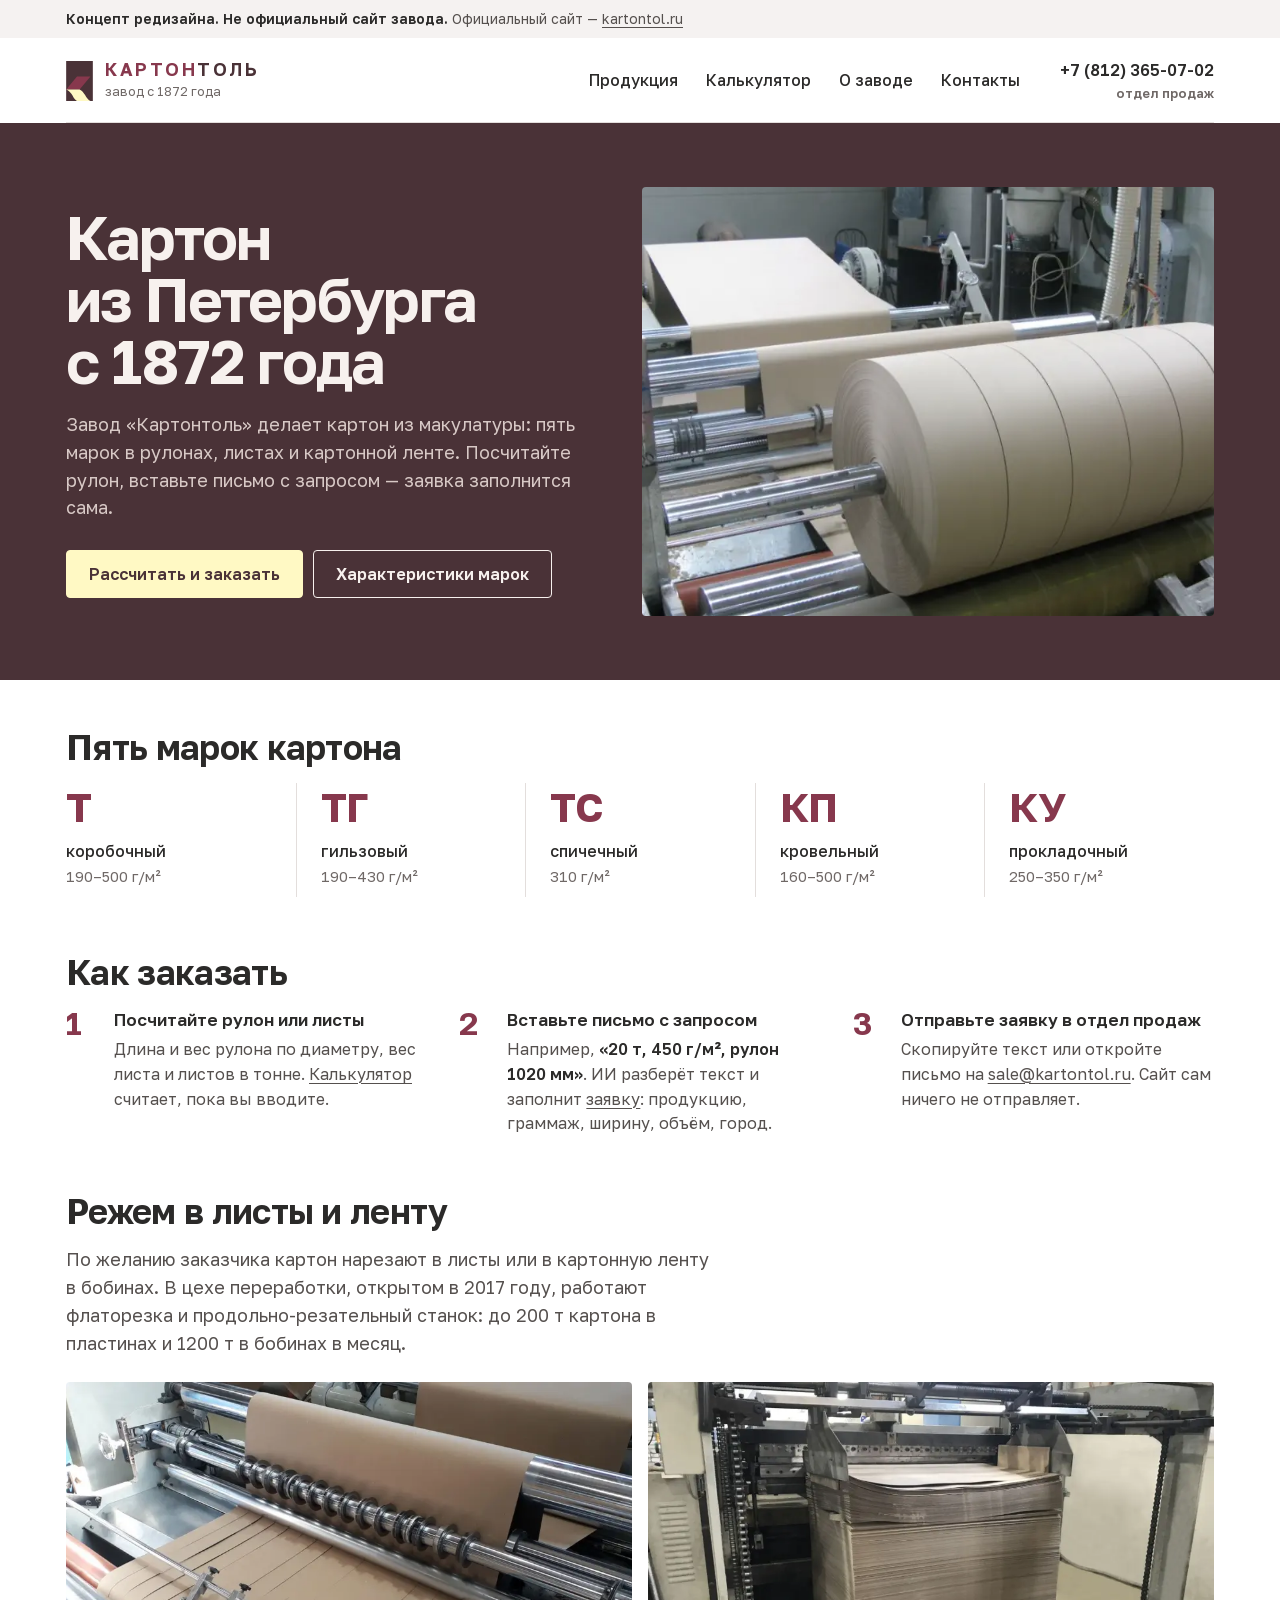
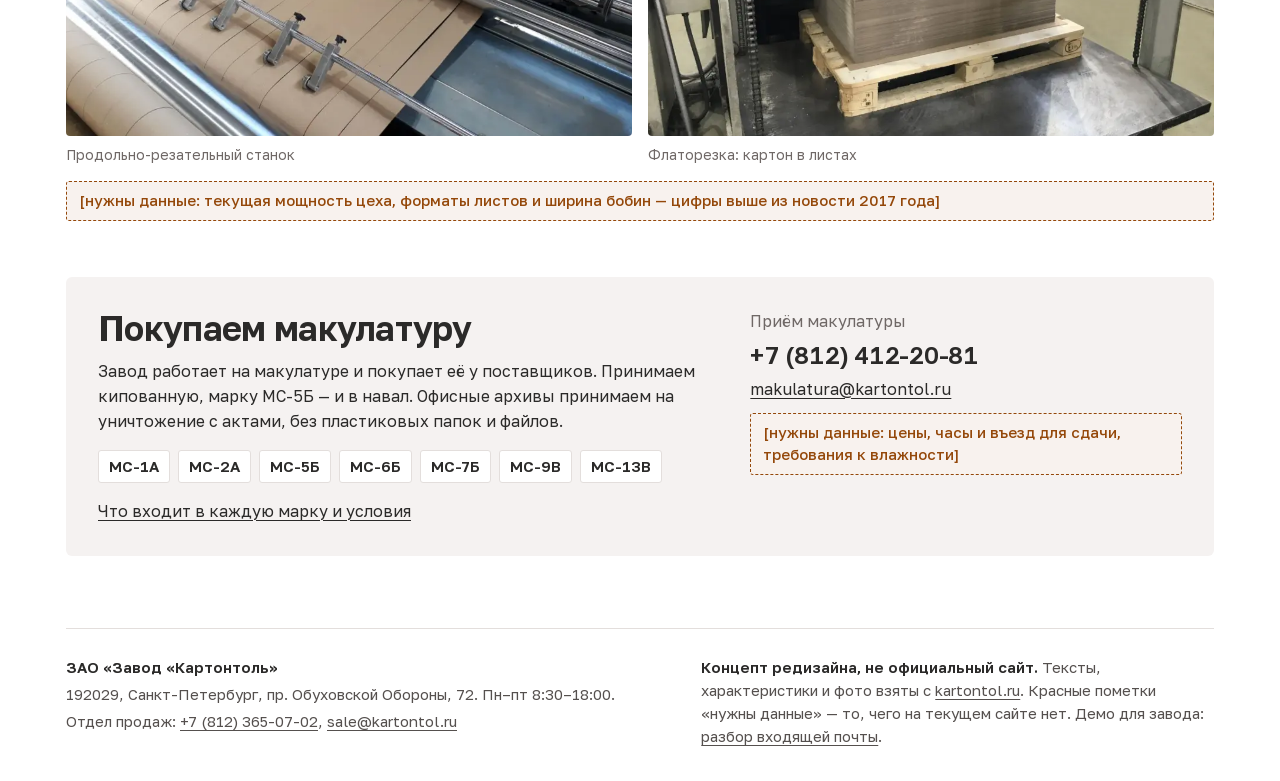
==== commit 3d0c7ad0: "Демо разбора входящей почты: ИИ определяет адресата письма Страница mail/: 11 писем на общий ящик, п" ====
--- a/index.html
+++ b/index.html
@@ -9,7 +9,7 @@
 <meta name="color-scheme" content="light dark">
 <meta name="theme-color" content="#4A3237">
 <link rel="icon" href="data:image/svg+xml,%3Csvg viewBox='0 0 38 57' xmlns='http://www.w3.org/2000/svg'%3E%3Cpath fill='%234A3237' d='M0 0h38v57H0z'/%3E%3Cpath fill='%2387384D' d='M19.2 40.5H0L15.4 22h19.2z'/%3E%3Cpath fill='%23FFF9C4' d='M34.5 57H15.4C11.4 55 9.7 49.7 7.4 46.6 5.5 44 3 42 0 40.5H19.1C26.1 43.2 28 53.7 34.5 56.9z'/%3E%3C/svg%3E">
-<link rel="stylesheet" href="assets/site.css">
+<link rel="stylesheet" href="assets/site.css?v=3">
 </head>
 <body>
 <a class="skip" href="#main">Перейти к содержанию</a>
@@ -95,7 +95,7 @@
     <p>192029, Санкт-Петербург, пр. Обуховской Обороны, 72. Пн–пт 8:30–18:00.</p>
     <p>Отдел продаж: <a href="tel:+78123650702">+7 (812) 365-07-02</a>, <a href="mailto:sale@kartontol.ru">sale@kartontol.ru</a></p>
   </div>
-  <p><b>Концепт редизайна, не официальный сайт.</b> Тексты, характеристики и фото взяты с <a href="https://kartontol.ru/">kartontol.ru</a>. Красные пометки «нужны данные» — то, чего на текущем сайте нет.</p>
+  <p><b>Концепт редизайна, не официальный сайт.</b> Тексты, характеристики и фото взяты с <a href="https://kartontol.ru/">kartontol.ru</a>. Красные пометки «нужны данные» — то, чего на текущем сайте нет. Демо для завода: <a href="mail/index.html">разбор входящей почты</a>.</p>
 </footer>
 </body>
 </html>
--- a/assets/site.css
+++ b/assets/site.css
@@ -295,3 +295,35 @@
 @media (prefers-reduced-motion: reduce) { *, *::before, *::after { animation: none !important; transition: none !important; } }
 @media print { .concept { border: 1px solid; } .hero { color: #000; border-image: none; } }
 .tag dd:empty::before { content: "—"; font-weight: 300; color: var(--muted); }
+
+/* ---------- Разбор почты ---------- */
+.mailbox { display: grid; gap: 32px; padding-block: 24px 8px; }
+.mail-bar { display: flex; flex-wrap: wrap; align-items: center; justify-content: space-between; gap: 12px; margin-bottom: 8px; }
+.inbox { list-style: none; margin: 16px 0 0; padding: 0; border-top: 1px solid var(--rule); }
+.inbox > li { border-bottom: 1px solid var(--rule); }
+.inbox summary { list-style: none; display: grid; grid-template-columns: minmax(0, 1fr) auto; gap: 2px 12px; padding: 14px 0; font-weight: 400; }
+.inbox summary::-webkit-details-marker { display: none; }
+.inbox details[open] summary { margin-bottom: 0; }
+.inbox summary:hover .subj { color: var(--stamp); }
+.inbox .from, .inbox time { font-size: .875rem; color: var(--muted); overflow-wrap: anywhere; }
+.inbox time { font-variant-numeric: tabular-nums; }
+.inbox .subj { grid-column: 1 / -1; font-weight: 600; }
+.inbox .body { white-space: pre-line; padding-bottom: 16px; color: var(--ink-2); max-width: 46em; }
+.route { grid-column: 1 / -1; display: flex; flex-wrap: wrap; align-items: baseline; gap: 4px 12px; margin: 4px 0 0; font-size: .9375rem; }
+.route:empty { display: none; }
+.route .to { font-weight: 600; color: var(--stamp); }
+.route .cc { color: var(--ink-2); }
+.route .urgent { font: 600 .75rem/1 var(--sans); color: var(--alarm); border: 1px solid; border-radius: 3px; padding: 3px 6px; }
+.route .sum { flex-basis: 100%; color: var(--ink-2); }
+.route .wait, .route .spam { color: var(--muted); }
+.who { list-style: none; margin: 12px 0 0; padding: 0; }
+.who li { display: grid; grid-template-columns: minmax(0, 1fr) auto; gap: 0 12px; padding-block: 9px; border-bottom: 1px solid var(--rule); }
+.who li:last-child { border-bottom: 0; }
+.who b { font-weight: 600; }
+.who small { color: var(--muted); font-size: .8125rem; }
+.who .n { grid-column: 2; grid-row: 1 / span 2; align-self: center; font: 650 1.5rem/1 var(--sans); color: var(--stamp); font-variant-numeric: tabular-nums; }
+.mailbox aside h2 { font-size: 1.375rem; }
+@media (min-width: 960px) {
+  .mailbox { grid-template-columns: minmax(0, 1fr) 340px; column-gap: 56px; align-items: start; }
+  .mailbox aside { position: sticky; top: 24px; }
+}
